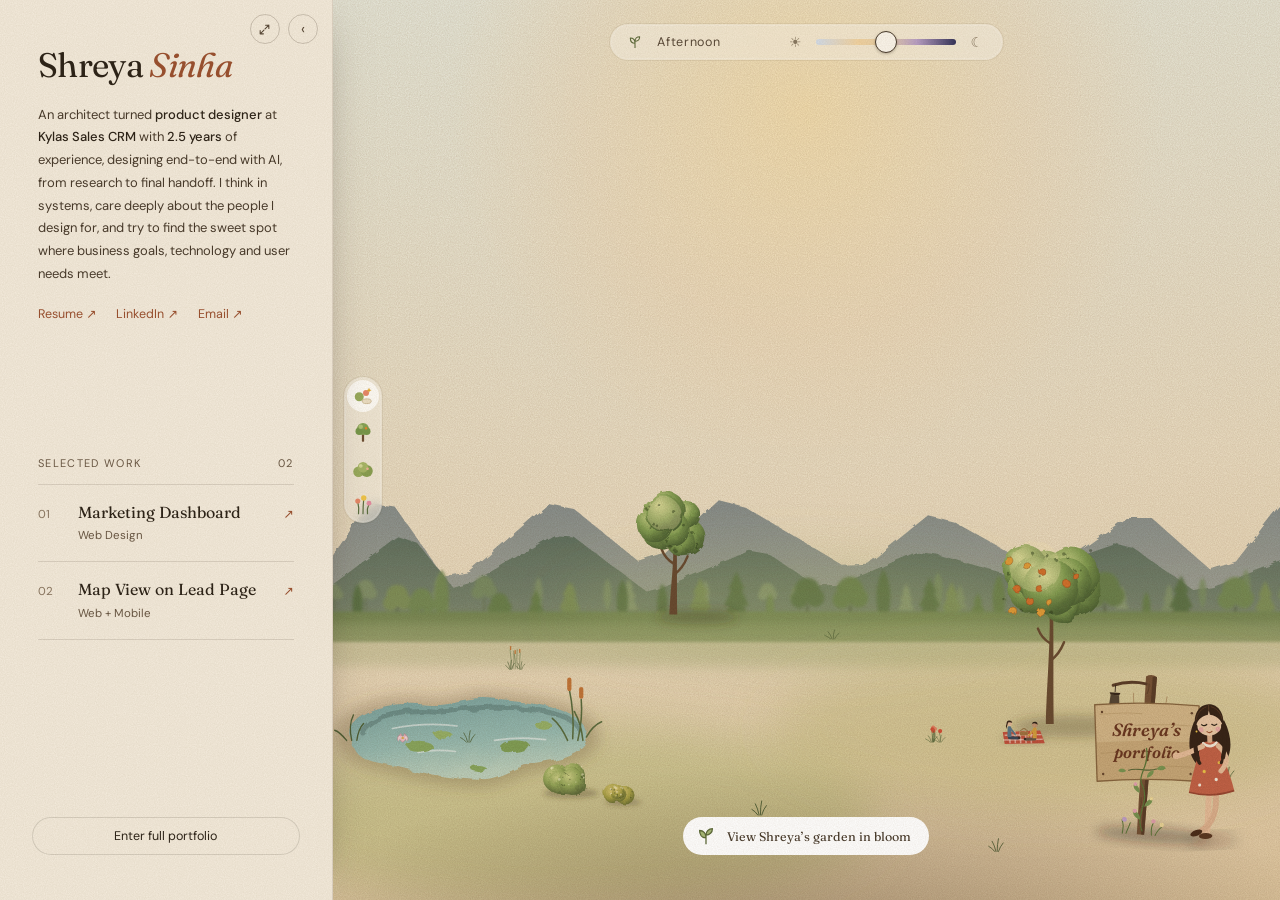
==== index.html @ 3d8270f1 "Portfolio site: garden, portfolio and Marketing Dashboard case study Co-Authored-By: Claude Opus 5.5" ====
<!DOCTYPE html>
<html lang="en">
<head>
  <meta charset="UTF-8">
  <title>Shreya Sinha — Product Designer</title>
  <!-- the site's home page is Portfolio.html: send visitors there (keeping any #section) -->
  <meta http-equiv="refresh" content="0; url=Portfolio.html">
  <script>location.replace('Portfolio.html' + location.search + location.hash);</script>
</head>
<body><a href="Portfolio.html">Shreya Sinha — Product Designer</a></body>
</html>
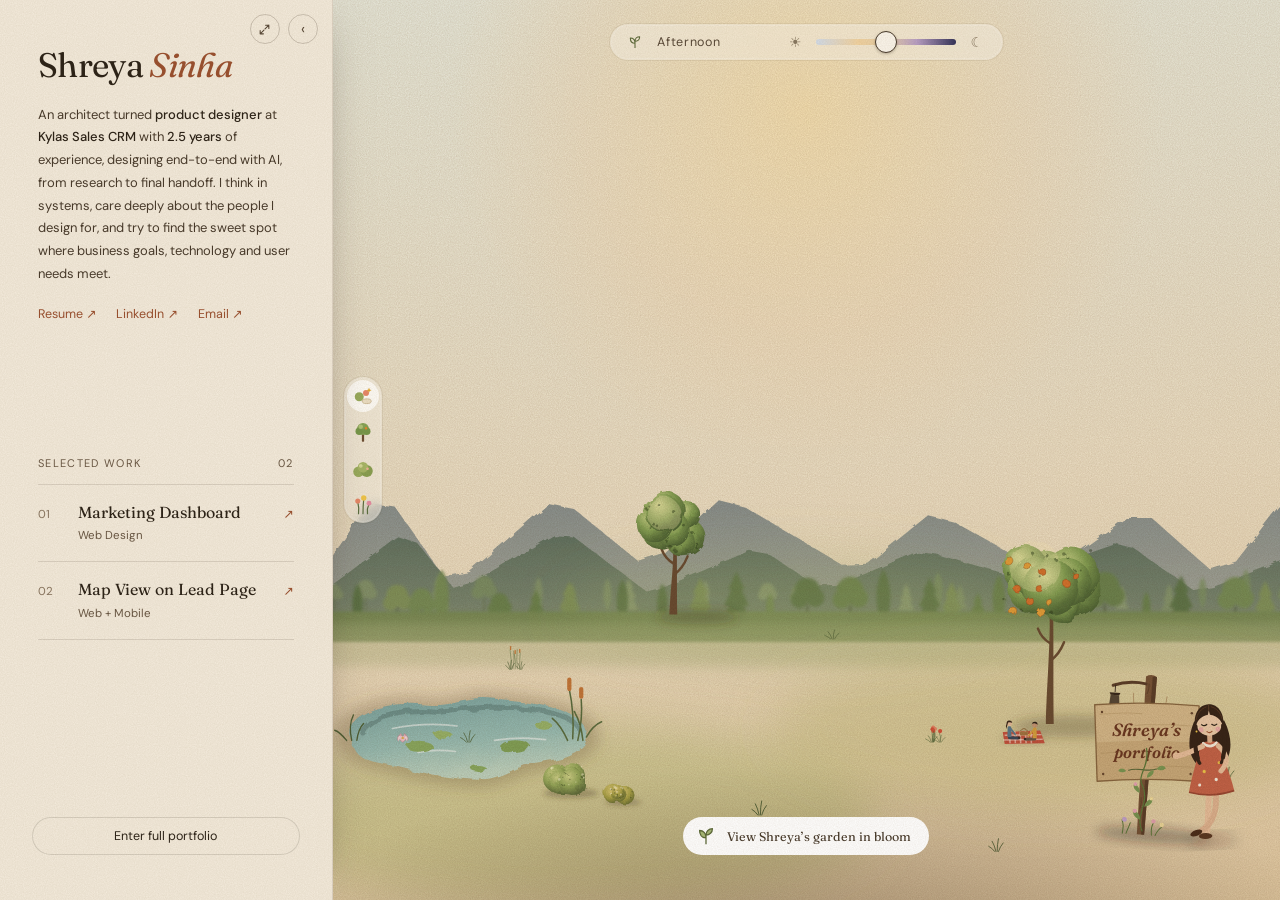
==== commit ff875cd4: "Reorganise the site: index.html is the portfolio, css/ js/ images/ grouped by page - Portfolio.html " ====
--- a/index.html
+++ b/index.html
@@ -1,11 +1,469 @@
 <!DOCTYPE html>
 <html lang="en">
 <head>
-  <meta charset="UTF-8">
+  <meta charset="utf-8">
+  <meta name="viewport" content="width=device-width, initial-scale=1">
   <title>Shreya Sinha — Product Designer</title>
-  <!-- the site's home page is Portfolio.html: send visitors there (keeping any #section) -->
-  <meta http-equiv="refresh" content="0; url=Portfolio.html">
-  <script>location.replace('Portfolio.html' + location.search + location.hash);</script>
+  <meta name="description" content="Shreya Sinha, Architect turned Product Designer at Kylas Sales CRM. Portfolio garden.">
+
+  <link rel="stylesheet" href="css/fonts.css">
+  <link rel="stylesheet" href="css/portfolio.css">
+  <!-- Back from a case study (index.html#garden or #work): cover the page from the very first frame,
+       before anything is drawn; app.js (openFromLink) then fades the cover away -->
+  <script>if (/^#[a-z-]+$/.test(location.hash)) document.documentElement.dataset.arriving = 'true';</script>
 </head>
-<body><a href="Portfolio.html">Shreya Sinha — Product Designer</a></body>
+<body>
+<div class="page">
+  <div class="grain" aria-hidden="true"></div>
+
+  <div class="walk" data-walk-root="1">
+
+    <!-- Scroll walk: a wooden sign (and a bush + grass) in the page margin beside each section.
+         app.js lines each stop up with its section, picks the margin from data-side and reveals it on scroll. -->
+    <div class="walk-path" aria-hidden="true" hidden>
+      <svg class="walk-path__defs" width="0" height="0">
+        <defs>
+          <radialGradient id="wBush" cx=".38" cy=".3" r=".75"><stop class="walk-path__bush-light" offset="0"/><stop class="walk-path__bush-mid" offset=".5"/><stop class="walk-path__bush-dark" offset="1"/></radialGradient>
+          <filter id="wPaint" x="-20%" y="-20%" width="140%" height="140%"><feTurbulence type="fractalNoise" baseFrequency=".05" numOctaves="2" seed="7" result="n"/><feDisplacementMap in="SourceGraphic" in2="n" scale="6"/></filter>
+        </defs>
+      </svg>
+      <div class="walk-path__stop" data-for="intro" data-side="right">
+        <svg class="walk-path__deco" width="1" height="1"><ellipse class="walk-path__shadow" cx="34" cy="123" rx="28.6" ry="5.7"/><g class="walk-path__bush" filter="url(#wPaint)" fill="url(#wBush)"><circle cx="27.9" cy="108.7" r="12.0"/><circle cx="33.2" cy="106.3" r="10.7"/><circle cx="25.8" cy="111.3" r="14.5"/><circle cx="21.3" cy="109.0" r="12.7"/><circle cx="24.8" cy="111.0" r="13.2"/><circle cx="25.9" cy="113.5" r="10.7"/><circle cx="24.9" cy="111.2" r="10.2"/><circle cx="39.0" cy="106.2" r="13.0"/></g><g class="walk-path__grass"><path d="M-34 60 q-3 -12 -8 -20 M-31 60 q0 -15 3 -25 M-28 60 q4 -10 10 -17"/><path d="M8 190 q-3 -12 -8 -20 M11 190 q0 -15 3 -25 M14 190 q4 -10 10 -17"/></g></svg>
+        <div class="walk-sign">
+          <div class="walk-sign__board">
+            <div class="walk-sign__stop">STOP 01</div>
+            <div class="walk-sign__label">hello</div>
+          </div>
+          <div class="walk-sign__post"></div>
+        </div>
+      </div>
+      <div class="walk-path__stop" data-for="work" data-side="left">
+        <svg class="walk-path__deco" width="1" height="1"><ellipse class="walk-path__shadow" cx="-26" cy="123" rx="35" ry="7"/><g class="walk-path__bush" filter="url(#wPaint)" fill="url(#wBush)"><circle cx="-41.0" cy="101.9" r="13.8"/><circle cx="-43.7" cy="107.6" r="14.1"/><circle cx="-25.1" cy="109.3" r="13.5"/><circle cx="-12.7" cy="109.9" r="14.0"/><circle cx="-24.0" cy="109.5" r="17.3"/><circle cx="-23.2" cy="110.8" r="13.9"/><circle cx="-22.4" cy="108.4" r="18.3"/><circle cx="-23.0" cy="101.7" r="14.3"/></g><g class="walk-path__grass"><path d="M34 60 q-3 -12 -8 -20 M37 60 q0 -15 3 -25 M40 60 q4 -10 10 -17"/><path d="M-8 190 q-3 -12 -8 -20 M-5 190 q0 -15 3 -25 M-2 190 q4 -10 10 -17"/></g></svg>
+        <div class="walk-sign">
+          <div class="walk-sign__board">
+            <div class="walk-sign__stop">STOP 02</div>
+            <div class="walk-sign__label">projects</div>
+          </div>
+          <div class="walk-sign__post"></div>
+        </div>
+      </div>
+      <div class="walk-path__stop" data-for="challenge" data-side="right">
+        <svg class="walk-path__deco" width="1" height="1"><ellipse class="walk-path__shadow" cx="34" cy="123" rx="31.9" ry="6.4"/><g class="walk-path__bush" filter="url(#wPaint)" fill="url(#wBush)"><circle cx="27.4" cy="101.7" r="16.3"/><circle cx="19.9" cy="109.5" r="13.9"/><circle cx="37.2" cy="105.0" r="12.2"/><circle cx="36.3" cy="105.7" r="14.5"/><circle cx="46.2" cy="109.0" r="14.1"/><circle cx="35.9" cy="107.3" r="16.4"/><circle cx="22.3" cy="108.0" r="12.0"/><circle cx="41.3" cy="106.1" r="14.8"/></g><g class="walk-path__grass"><path d="M-34 60 q-3 -12 -8 -20 M-31 60 q0 -15 3 -25 M-28 60 q4 -10 10 -17"/><path d="M8 190 q-3 -12 -8 -20 M11 190 q0 -15 3 -25 M14 190 q4 -10 10 -17"/></g></svg>
+        <div class="walk-sign">
+          <div class="walk-sign__board">
+            <div class="walk-sign__stop">STOP 03</div>
+            <div class="walk-sign__label">challenges</div>
+          </div>
+          <div class="walk-sign__post"></div>
+        </div>
+      </div>
+      <div class="walk-path__stop" data-for="after" data-side="left">
+        <svg class="walk-path__deco" width="1" height="1"><ellipse class="walk-path__shadow" cx="-26" cy="123" rx="32.9" ry="6.6"/><g class="walk-path__bush" filter="url(#wPaint)" fill="url(#wBush)"><circle cx="-24.8" cy="109.9" r="13.2"/><circle cx="-35.6" cy="105.8" r="13.9"/><circle cx="-35.1" cy="110.5" r="15.4"/><circle cx="-23.5" cy="110.8" r="12.5"/><circle cx="-16.7" cy="109.7" r="16.0"/><circle cx="-25.2" cy="110.4" r="14.9"/><circle cx="-21.8" cy="107.0" r="12.9"/><circle cx="-28.9" cy="102.1" r="13.0"/></g><g class="walk-path__grass"><path d="M34 60 q-3 -12 -8 -20 M37 60 q0 -15 3 -25 M40 60 q4 -10 10 -17"/><path d="M-8 190 q-3 -12 -8 -20 M-5 190 q0 -15 3 -25 M-2 190 q4 -10 10 -17"/></g></svg>
+        <div class="walk-sign">
+          <div class="walk-sign__board">
+            <div class="walk-sign__stop">STOP 04</div>
+            <div class="walk-sign__label">after hours</div>
+          </div>
+          <div class="walk-sign__post"></div>
+        </div>
+      </div>
+      <div class="walk-path__stop" data-for="thanks" data-side="right">
+        <svg class="walk-path__deco" width="1" height="1"><ellipse class="walk-path__shadow" cx="34" cy="123" rx="35.3" ry="7.1"/><g class="walk-path__bush" filter="url(#wPaint)" fill="url(#wBush)"><circle cx="25.4" cy="99.6" r="16.0"/><circle cx="28.3" cy="101.2" r="15.1"/><circle cx="17.7" cy="107.3" r="15.7"/><circle cx="37.2" cy="107.7" r="16.9"/><circle cx="38.2" cy="100.4" r="15.9"/><circle cx="29.2" cy="102.9" r="13.2"/><circle cx="27.3" cy="104.2" r="18.0"/><circle cx="21.8" cy="111.9" r="12.8"/></g><g class="walk-path__grass"><path d="M-34 60 q-3 -12 -8 -20 M-31 60 q0 -15 3 -25 M-28 60 q4 -10 10 -17"/><path d="M8 190 q-3 -12 -8 -20 M11 190 q0 -15 3 -25 M14 190 q4 -10 10 -17"/></g></svg>
+        <div class="walk-sign">
+          <div class="walk-sign__board">
+            <div class="walk-sign__stop">STOP 05</div>
+            <div class="walk-sign__label">see you soon</div>
+          </div>
+          <div class="walk-sign__post"></div>
+        </div>
+      </div>
+    </div>
+
+    <!-- ================================================================
+         GARDEN — landing screen (side panel + illustrated scene)
+         ================================================================ -->
+    <section class="garden" data-garden="1" data-screen-label="Garden">
+
+      <!-- Side panel: the short version -->
+      <aside class="garden-panel" data-no-bloom="1" data-g-panel="1">
+        <!-- Open panel: these three are hidden while the panel is collapsed -->
+        <div class="garden-panel__actions">
+          <a class="icon-button" href="#intro" title="Expand to full portfolio" aria-label="Expand to full portfolio">
+            <svg width="13" height="13" viewBox="0 0 24 24" fill="none" stroke="currentColor" stroke-width="2" stroke-linecap="round" stroke-linejoin="round"><path d="M14 4h6v6M10 20H4v-6M20 4l-7 7M4 20l7-7"></path></svg>
+          </a>
+          <button class="icon-button icon-button--glyph" title="Collapse panel" aria-label="Collapse panel">‹</button>
+        </div>
+
+        <div class="garden-panel__scroll" data-g-scroll="1">
+          <div class="garden-panel__intro" data-g-intro="1">
+            <span class="garden-panel__name">Shreya <em class="name-accent">Sinha</em></span>
+            <p class="garden-panel__bio">An architect turned <span class="garden-panel__bio-strong">product designer</span> at <span class="garden-panel__bio-strong">Kylas Sales CRM</span> with <span class="garden-panel__bio-strong">2.5 years</span> of experience, designing end-to-end with AI, from research to final handoff. I think in systems, care deeply about the people I design for, and try to find the sweet spot where business goals, technology and user needs meet.</p>
+            <div class="garden-panel__links" data-g-links="1">
+              <a class="garden-panel__link" href="https://drive.google.com/file/d/1gBMyA2F8exDv7If3iEyOvsQNI84Tqm3j/view?usp=drive_link" target="_blank">Resume ↗</a>
+              <a class="garden-panel__link" href="https://www.linkedin.com/in/shreya-sinha-800814156/" target="_blank">LinkedIn ↗</a>
+              <a class="garden-panel__link" href="mailto:sinhashreya1803@gmail.com">Email ↗</a>
+            </div>
+          </div>
+
+          <div class="garden-panel__spacer garden-panel__spacer--top" aria-hidden="true"></div>
+
+          <div class="garden-panel__work" data-g-work="1">
+            <div class="garden-panel__work-head">
+              <span>selected work</span>
+              <span>02</span>
+            </div>
+            <div class="garden-panel__work-list">
+              <!-- One row per project; data-preview is the picture shown beside the row on hover -->
+              <a class="garden-panel__card" href="marketing-dashboard.html?from=garden" target="_blank" rel="noopener" data-preview="images/portfolio/md-card-cover-169.png">
+                <span class="garden-panel__card-num">01</span>
+                <span class="garden-panel__card-text">
+                  <span class="garden-panel__card-title">Marketing Dashboard</span>
+                  <span class="garden-panel__card-tag">Web Design</span>
+                </span>
+                <span class="garden-panel__card-arrow">↗</span>
+              </a>
+              <a class="garden-panel__card" href="map-view.html?from=garden" target="_blank" rel="noopener" data-preview="images/portfolio/mv-card-cover-169.png">
+                <span class="garden-panel__card-num">02</span>
+                <span class="garden-panel__card-text">
+                  <span class="garden-panel__card-title">Map View on Lead Page</span>
+                  <span class="garden-panel__card-tag">Web + Mobile</span>
+                </span>
+                <span class="garden-panel__card-arrow">↗</span>
+              </a>
+            </div>
+          </div>
+
+          <div class="garden-panel__spacer garden-panel__spacer--bottom" aria-hidden="true"></div>
+        </div>
+
+        <a class="garden-panel__enter" data-g-enter="1" href="#intro"><span>Enter full portfolio</span></a>
+
+        <!-- Collapsed panel -->
+        <button class="garden-panel__reopen" title="Open the short version" hidden>
+          <span class="garden-panel__reopen-icon">›</span>
+          <span class="garden-panel__reopen-label">the short version</span>
+        </button>
+      </aside>
+
+      <!-- Illustrated scene -->
+      <div class="garden-scene" data-g-scene="1">
+        <div class="garden-scene__sky" data-g-sky="1"></div>
+        <div class="garden-scene__sun" data-g-sun="1"></div>
+
+        <!-- Bottom centre: "make it lush" button -->
+        <div class="garden-scene__bottom" data-no-bloom="1" data-g-bot="1">
+          <button class="garden-scene__lush-button" data-no-bloom="1">
+            <svg width="22" height="22" viewBox="0 0 24 24"><path d="M12 21V11M12 14C7 14 5 10 5 6c4 0 7 3 7 8ZM12 11c4 0 7-3 7-7-4 0-7 3-7 7Z" fill="#A8B978" stroke="#5E6B3A" stroke-width="1.4" stroke-linejoin="round"></path></svg>
+            <span class="garden-scene__lush-label">View Shreya’s garden in bloom</span>
+          </button>
+        </div>
+
+        <!-- Left rail: plant picker -->
+        <div class="garden-scene__rail" data-no-bloom="1" data-g-rail="1">
+          <!-- Plant picker: what a click on the scene plants -->
+          <div class="plant-picker" data-g-cap="1" role="group" aria-label="Choose what to plant">
+            <button class="plant-picker__button" data-plant="random" aria-label="Plant random" aria-pressed="true"><svg aria-hidden="true" width="24" height="24" viewBox="0 0 32 32"><circle cx="11" cy="17" r="6" fill="#9BAE5E"></circle><circle cx="20" cy="12" r="4" fill="#E98A6A"></circle><ellipse cx="21" cy="23" rx="6" ry="3.2" fill="#EEE1C6" stroke="#C9B48E" stroke-width="1"></ellipse><path d="M24 5 l1 2.4 2.4 1 -2.4 1 -1 2.4 -1 -2.4 -2.4 -1 2.4 -1z" fill="#E3A82F"></path></svg><span class="plant-picker__tip" aria-hidden="true">Random</span></button>
+            <button class="plant-picker__button" data-plant="tree" aria-label="Plant tree" aria-pressed="false"><svg aria-hidden="true" width="24" height="24" viewBox="0 0 32 32"><rect x="14.5" y="17" width="3" height="12" rx="1" fill="#6E4F33"></rect><circle cx="16" cy="12" r="8" fill="#88A456"></circle><circle cx="11" cy="15" r="5" fill="#7A9A4C"></circle><circle cx="21" cy="15" r="5" fill="#7A9A4C"></circle><circle cx="13" cy="9" r="3" fill="#C6D58C" opacity=".7"></circle><circle cx="20" cy="11" r="1.6" fill="#E8892E"></circle></svg><span class="plant-picker__tip" aria-hidden="true">Tree</span></button>
+            <button class="plant-picker__button" data-plant="bush" aria-label="Plant bush" aria-pressed="false"><svg aria-hidden="true" width="24" height="24" viewBox="0 0 32 32"><circle cx="10" cy="21" r="7" fill="#9BAE5E"></circle><circle cx="21" cy="20" r="8" fill="#8BA152"></circle><circle cx="16" cy="15" r="7" fill="#A9B867"></circle><circle cx="13" cy="13" r="2.5" fill="#E2E3A6" opacity=".8"></circle><circle cx="22" cy="17" r="1.8" fill="#F4B49A"></circle></svg><span class="plant-picker__tip" aria-hidden="true">Bush</span></button>
+            <button class="plant-picker__button" data-plant="flower" aria-label="Plant flower" aria-pressed="false"><svg aria-hidden="true" width="24" height="24" viewBox="0 0 32 32"><path d="M10 29 q1 -8 -1 -16 M16 29 q0 -10 1 -20 M22 29 q-1 -7 2 -13" stroke="#5E7040" stroke-width="1.6" fill="none" stroke-linecap="round"></path><circle cx="9" cy="12" r="3.4" fill="#E98A6A"></circle><circle cx="17" cy="8" r="3.6" fill="#F2C84B"></circle><circle cx="24" cy="15" r="3.2" fill="#E58FA3"></circle></svg><span class="plant-picker__tip" aria-hidden="true">Flower</span></button>
+          </div>
+        </div>
+
+        <!-- Illustration, back layer: mountains, distant trees, haze (not clickable) -->
+        <svg class="garden-scene__art garden-scene__art--backdrop" viewBox="0 180 1560 720" preserveAspectRatio="xMidYMax meet" aria-hidden="true">
+          <defs>
+            <filter id="gPaint" x="-20%" y="-20%" width="140%" height="140%"><feTurbulence type="fractalNoise" baseFrequency=".045" numOctaves="3" seed="4" result="n"></feTurbulence><feDisplacementMap in="SourceGraphic" in2="n" scale="9"></feDisplacementMap></filter>
+            <filter id="gBlur" x="-50%" y="-50%" width="200%" height="200%"><feGaussianBlur stdDeviation="9"></feGaussianBlur></filter>
+            <filter id="gHaze" x="-50%" y="-50%" width="200%" height="200%"><feGaussianBlur stdDeviation="40"></feGaussianBlur></filter>
+            <radialGradient id="gBush" cx=".38" cy=".3" r=".75"><stop offset="0" stop-color="#D2D68C"></stop><stop offset=".5" stop-color="#9BAE5E"></stop><stop offset="1" stop-color="#5E6B3A"></stop></radialGradient>
+            <radialGradient id="gBush2" cx=".38" cy=".3" r=".75"><stop offset="0" stop-color="#E2D07A"></stop><stop offset=".55" stop-color="#AFA94A"></stop><stop offset="1" stop-color="#6E7536"></stop></radialGradient>
+            <radialGradient id="gTree" cx=".38" cy=".3" r=".75"><stop offset="0" stop-color="#D7DE95"></stop><stop offset=".5" stop-color="#88A456"></stop><stop offset="1" stop-color="#4E6233"></stop></radialGradient>
+            <linearGradient id="gPondW" x1="0" y1="0" x2=".3" y2="1"><stop offset="0" stop-color="#7FA8A6"></stop><stop offset=".6" stop-color="#9DC2BA"></stop><stop offset="1" stop-color="#C3D8C6"></stop></linearGradient>
+            <linearGradient id="gSlab" x1="0" y1="0" x2="1" y2=".4"><stop offset="0" stop-color="#F1EDD2"></stop><stop offset="1" stop-color="#E6E4C2"></stop></linearGradient>
+            <filter id="gSlabF" x="-10%" y="-40%" width="120%" height="180%"><feGaussianBlur stdDeviation="2.2"></feGaussianBlur></filter>
+            <linearGradient id="gStone" x1="0" y1="0" x2=".4" y2="1"><stop offset="0" stop-color="#FCF7EC"></stop><stop offset=".7" stop-color="#EEE1C6"></stop><stop offset="1" stop-color="#DCC9A6"></stop></linearGradient>
+          </defs>
+          <!-- Mountain colours -->
+          <defs><linearGradient id="gMtn1" x1="0" y1="0" x2="0" y2="1"><stop offset="0" stop-color="#7C8789"></stop><stop offset="1" stop-color="#A2A69A"></stop></linearGradient><linearGradient id="gMtn2" x1="0" y1="0" x2="0" y2="1"><stop offset="0" stop-color="#617360"></stop><stop offset="1" stop-color="#859075"></stop></linearGradient><filter id="gSoft" x="-10%" y="-30%" width="120%" height="160%"><feGaussianBlur stdDeviation="2.2"></feGaussianBlur></filter></defs>
+          <!-- Far mountains -->
+          <g aria-hidden="true" filter="url(#gPaint)"><path d="M-60.0 420.0 L59.0 246.3 L101.5 251.9 L182.6 367.1 L225.1 359.7 L354.4 247.7 L396.9 256.2 L502.1 341.1 L544.6 328.3 L635.5 241.6 L678.0 252.2 L838.8 347.7 L881.3 346.2 L980.0 266.5 L1022.5 277.1 L1155.5 351.6 L1198.0 347.4 L1305.9 270.7 L1348.4 270.9 L1444.6 355.6 L1487.1 342.7 L1565.0 241.9 L1607.5 257.9 L1737.3 336.2 L1779.8 325.2 L1680.0 420.0 L1680.0 460.0 L-60.0 460.0Z" fill="url(#gMtn1)" opacity=".85"></path></g>
+          <!-- Near mountains -->
+          <g aria-hidden="true" filter="url(#gPaint)"><path d="M-60.0 425.0 L105.8 301.0 L138.3 311.8 L198.3 385.9 L230.8 376.2 L363.3 299.3 L395.8 301.3 L516.7 392.1 L549.2 383.3 L685.7 325.0 L718.2 330.2 L796.6 383.1 L829.1 382.8 L961.8 326.6 L994.3 330.8 L1121.0 366.5 L1153.5 358.5 L1286.2 312.5 L1318.7 320.6 L1416.9 389.5 L1449.4 384.3 L1580.3 334.9 L1612.8 340.0 L1734.5 380.2 L1767.0 377.5 L1680.0 425.0 L1680.0 465.0 L-60.0 465.0Z" fill="url(#gMtn2)" opacity=".9"></path></g>
+          <!-- Distant tree line -->
+          <g aria-hidden="true" filter="url(#gSoft)" opacity=".8"><rect x="0" y="404.0" width="3" height="17.7" fill="#6F7D58"></rect><circle cx="1.5" cy="390.7" r="11.3" fill="#8C9C70"></circle><circle cx="-5.6" cy="398.7" r="7.8" fill="#8C9C70"></circle><circle cx="8.6" cy="397.4" r="8.2" fill="#8C9C70"></circle><rect x="52.2" y="402.8" width="3" height="21.7" fill="#6F7D58"></rect><circle cx="53.7" cy="386.5" r="13.9" fill="#8C9C70"></circle><circle cx="45.0" cy="396.3" r="9.6" fill="#8C9C70"></circle><circle cx="62.4" cy="394.7" r="10.1" fill="#8C9C70"></circle><path d="M156.6 422.2 L166.4 399.7 L161.1 399.7 L169.1 382.0 L165.5 382.0 L174.4 363.0 L183.3 382.0 L179.7 382.0 L187.7 399.7 L182.4 399.7 L192.2 422.2Z" fill="#8C9C70"></path><rect x="247.4" y="400.6" width="3" height="24.9" fill="#6F7D58"></rect><circle cx="248.9" cy="382.0" r="15.9" fill="#829566"></circle><circle cx="238.9" cy="393.2" r="11.0" fill="#829566"></circle><circle cx="258.9" cy="391.3" r="11.5" fill="#829566"></circle><path d="M338.5 423.8625254118175 C327.4 401.7 331.9 376.8 338.5 368.5 C345.1 376.8 349.6 401.7 338.5 423.8625254118175Z" fill="#8C9C70"></path><path d="M379.1 425.0 L387.0 406.8 L382.7 406.8 L389.2 392.4 L386.3 392.4 L393.5 377.1 L400.7 392.4 L397.8 392.4 L404.3 406.8 L400.0 406.8 L407.9 425.0Z" fill="#829566"></path><path d="M451.9 425.62357019242995 C441.0 403.7 445.3 379.1 451.9 370.9 C458.5 379.1 462.8 403.7 451.9 425.62357019242995Z" fill="#8C9C70"></path><path d="M471.1 423.4 L479.9 403.1 L475.1 403.1 L482.3 387.1 L479.1 387.1 L487.1 370.1 L495.1 387.1 L491.9 387.1 L499.1 403.1 L494.3 403.1 L503.1 423.4Z" fill="#97A679"></path><path d="M613.6 422.19278067079966 C603.9 402.9 607.8 381.1 613.6 373.9 C619.4 381.1 623.3 402.9 613.6 422.19278067079966Z" fill="#97A679"></path><rect x="713.8" y="403.8" width="3" height="18.6" fill="#6F7D58"></rect><circle cx="715.3" cy="389.9" r="11.9" fill="#97A679"></circle><circle cx="707.9" cy="398.2" r="8.2" fill="#97A679"></circle><circle cx="722.7" cy="396.9" r="8.6" fill="#97A679"></circle><rect x="766.2" y="405.7" width="3" height="18.0" fill="#6F7D58"></rect><circle cx="767.7" cy="392.2" r="11.5" fill="#8C9C70"></circle><circle cx="760.5" cy="400.3" r="7.9" fill="#8C9C70"></circle><circle cx="774.9" cy="398.9" r="8.4" fill="#8C9C70"></circle><rect x="852" y="402.4" width="3" height="21.4" fill="#6F7D58"></rect><circle cx="853.5" cy="386.4" r="13.7" fill="#97A679"></circle><circle cx="844.9" cy="396.0" r="9.4" fill="#97A679"></circle><circle cx="862.1" cy="394.4" r="9.9" fill="#97A679"></circle><path d="M930.4 424.2 L938.0 406.9 L933.9 406.9 L940.0 393.3 L937.3 393.3 L944.1 378.7 L950.9 393.3 L948.2 393.3 L954.3 406.9 L950.2 406.9 L957.8 424.2Z" fill="#97A679"></path><path d="M996.4 424.76832661068454 C983.5 399.0 988.7 370.1 996.4 360.4 C1004.1 370.1 1009.3 399.0 996.4 424.76832661068454Z" fill="#829566"></path><path d="M1020.7 420.9 L1027.4 405.6 L1023.7 405.6 L1029.2 393.5 L1026.7 393.5 L1032.8 380.6 L1038.9 393.5 L1036.4 393.5 L1041.9 405.6 L1038.2 405.6 L1044.9 420.9Z" fill="#8C9C70"></path><path d="M1141.9 422.74264041741503 C1130.7 400.4 1135.2 375.3 1141.9 367.0 C1148.6 375.3 1153.1 400.4 1141.9 422.74264041741503Z" fill="#829566"></path><path d="M1209.5 425.3 L1220.3 400.5 L1214.4 400.5 L1223.2 381.0 L1219.3 381.0 L1229.1 360.1 L1238.9 381.0 L1235.0 381.0 L1243.8 400.5 L1237.9 400.5 L1248.7 425.3Z" fill="#8C9C70"></path><path d="M1287.6 420.5 L1293.9 406.0 L1290.4 406.0 L1295.6 394.6 L1293.3 394.6 L1299.0 382.4 L1304.7 394.6 L1302.4 394.6 L1307.6 406.0 L1304.1 406.0 L1310.4 420.5Z" fill="#97A679"></path><path d="M1363.6 424.1 L1371.0 407.0 L1366.9 407.0 L1373.0 393.4 L1370.3 393.4 L1377.1 379.0 L1383.9 393.4 L1381.2 393.4 L1387.3 407.0 L1383.2 407.0 L1390.6 424.1Z" fill="#8C9C70"></path><path d="M1432.1 420.71023594714245 C1421.6 399.6 1425.8 375.9 1432.1 368.0 C1438.4 375.9 1442.6 399.6 1432.1 420.71023594714245Z" fill="#829566"></path><path d="M1503.7 420.1259832401415 C1490.7 394.1 1495.9 364.9 1503.7 355.1 C1511.5 364.9 1516.7 394.1 1503.7 420.1259832401415Z" fill="#829566"></path><rect x="1569.3" y="403.7" width="3" height="17.9" fill="#6F7D58"></rect><circle cx="1570.8" cy="390.3" r="11.4" fill="#829566"></circle><circle cx="1563.7" cy="398.4" r="7.9" fill="#829566"></circle><circle cx="1577.9" cy="397.0" r="8.3" fill="#829566"></circle><path d="M1587.8 424.2 L1597.6 401.6 L1592.2 401.6 L1600.3 383.8 L1596.7 383.8 L1605.6 364.8 L1614.5 383.8 L1610.9 383.8 L1619.0 401.6 L1613.6 401.6 L1623.4 424.2Z" fill="#97A679"></path><path d="M1626.4 420.8 L1636.1 398.5 L1630.8 398.5 L1638.7 380.9 L1635.2 380.9 L1644.0 362.1 L1652.8 380.9 L1649.3 380.9 L1657.2 398.5 L1651.9 398.5 L1661.6 420.8Z" fill="#8C9C70"></path></g>
+          <!-- Closer tree line + ground strip -->
+          <g aria-hidden="true" filter="url(#gSoft)" opacity=".95"><path d="M40.5 450.58930907425906 C26.4 422.4 32.0 390.7 40.5 380.1 C49.0 390.7 54.6 422.4 40.5 450.58930907425906Z" fill="#62784A"></path><rect x="104.3" y="419.5" width="3" height="27.9" fill="#55613F"></rect><circle cx="105.8" cy="398.5" r="17.9" fill="#86975D"></circle><circle cx="94.6" cy="411.1" r="12.3" fill="#86975D"></circle><circle cx="117.0" cy="409.0" r="13.0" fill="#86975D"></circle><rect x="144.5" y="423.7" width="3" height="26.7" fill="#55613F"></rect><circle cx="146" cy="403.7" r="17.1" fill="#7C9159"></circle><circle cx="135.3" cy="415.7" r="11.7" fill="#7C9159"></circle><circle cx="156.7" cy="413.7" r="12.4" fill="#7C9159"></circle><path d="M179 451.912891347852 C159.9 413.6 167.5 370.5 179 356.2 C190.5 370.5 198.1 413.6 179 451.912891347852Z" fill="#7C9159"></path><rect x="272.8" y="426.7" width="3" height="23.2" fill="#55613F"></rect><circle cx="274.3" cy="409.3" r="14.8" fill="#6F8650"></circle><circle cx="265.0" cy="419.7" r="10.2" fill="#6F8650"></circle><circle cx="283.6" cy="418.0" r="10.8" fill="#6F8650"></circle><path d="M316.2 448.9 L326.2 426.0 L320.7 426.0 L328.9 407.9 L325.3 407.9 L334.3 388.7 L343.3 407.9 L339.7 407.9 L347.9 426.0 L342.4 426.0 L352.4 448.9Z" fill="#6F8650"></path><path d="M366.9 449.4 L379.2 421.1 L372.5 421.1 L382.5 398.8 L378.1 398.8 L389.2 375.1 L400.3 398.8 L395.9 398.8 L405.9 421.1 L399.2 421.1 L411.5 449.4Z" fill="#86975D"></path><path d="M476.6 447.7930177989383 C461.4 417.5 467.5 383.3 476.6 372.0 C485.7 383.3 491.8 417.5 476.6 447.7930177989383Z" fill="#62784A"></path><path d="M542.3 449.9574329163681 C528.1 421.6 533.8 389.7 542.3 379.1 C550.8 389.7 556.5 421.6 542.3 449.9574329163681Z" fill="#62784A"></path><path d="M580.2 451.5 L593.7 420.3 L586.4 420.3 L597.4 395.7 L592.5 395.7 L604.8 369.5 L617.1 395.7 L612.2 395.7 L623.2 420.3 L615.9 420.3 L629.4 451.5Z" fill="#86975D"></path><path d="M636.9 450.3 L652.0 415.6 L643.8 415.6 L656.2 388.1 L650.7 388.1 L664.4 358.8 L678.1 388.1 L672.6 388.1 L685.0 415.6 L676.8 415.6 L691.9 450.3Z" fill="#62784A"></path><path d="M720.1 446.5090769904242 C709.6 425.5 713.8 402.0 720.1 394.1 C726.4 402.0 730.6 425.5 720.1 446.5090769904242Z" fill="#7C9159"></path><rect x="779.6" y="414.5" width="3" height="32.7" fill="#55613F"></rect><circle cx="781.1" cy="390.0" r="20.9" fill="#62784A"></circle><circle cx="768.0" cy="404.7" r="14.4" fill="#62784A"></circle><circle cx="794.2" cy="402.3" r="15.2" fill="#62784A"></circle><rect x="850.1" y="415.6" width="3" height="34.4" fill="#55613F"></rect><circle cx="851.6" cy="389.8" r="22.0" fill="#6F8650"></circle><circle cx="837.8" cy="405.3" r="15.1" fill="#6F8650"></circle><circle cx="865.4" cy="402.7" r="16.0" fill="#6F8650"></circle><path d="M906.5 450.84582889212567 C887.5 412.9 895.1 370.2 906.5 356.0 C917.9 370.2 925.5 412.9 906.5 450.84582889212567Z" fill="#62784A"></path><path d="M958.9 447.3 L971.9 417.4 L964.8 417.4 L975.4 393.9 L970.7 393.9 L982.5 368.7 L994.3 393.9 L989.6 393.9 L1000.2 417.4 L993.1 417.4 L1006.1 447.3Z" fill="#62784A"></path><path d="M997.0 449.3 L1009.0 421.5 L1002.4 421.5 L1012.3 399.6 L1007.9 399.6 L1018.9 376.2 L1029.9 399.6 L1025.5 399.6 L1035.4 421.5 L1028.8 421.5 L1040.8 449.3Z" fill="#86975D"></path><path d="M1046.4 446.0 L1055.0 426.2 L1050.3 426.2 L1057.4 410.5 L1054.3 410.5 L1062.1 393.8 L1069.9 410.5 L1066.8 410.5 L1073.9 426.2 L1069.2 426.2 L1077.8 446.0Z" fill="#6F8650"></path><path d="M1096.7 450.6647577558946 C1079.6 416.4 1086.4 377.9 1096.7 365.1 C1107.0 377.9 1113.8 416.4 1096.7 450.6647577558946Z" fill="#6F8650"></path><rect x="1164.3" y="419.1" width="3" height="30.9" fill="#55613F"></rect><circle cx="1165.8" cy="395.9" r="19.8" fill="#6F8650"></circle><circle cx="1153.5" cy="409.8" r="13.6" fill="#6F8650"></circle><circle cx="1178.1" cy="407.5" r="14.3" fill="#6F8650"></circle><rect x="1211.4" y="415.9" width="3" height="33.5" fill="#55613F"></rect><circle cx="1212.9" cy="390.8" r="21.4" fill="#7C9159"></circle><circle cx="1199.5" cy="405.9" r="14.7" fill="#7C9159"></circle><circle cx="1226.3" cy="403.3" r="15.5" fill="#7C9159"></circle><rect x="1269.4" y="412.9" width="3" height="38.2" fill="#55613F"></rect><circle cx="1270.9" cy="384.2" r="24.4" fill="#6F8650"></circle><circle cx="1255.6" cy="401.4" r="16.8" fill="#6F8650"></circle><circle cx="1286.2" cy="398.6" r="17.7" fill="#6F8650"></circle><path d="M1339.7 448.1466338597921 C1328.6 426.0 1333.0 401.0 1339.7 392.7 C1346.4 401.0 1350.8 426.0 1339.7 448.1466338597921Z" fill="#6F8650"></path><path d="M1370.8 451.7 L1385.1 418.8 L1377.3 418.8 L1389.0 392.8 L1383.8 392.8 L1396.8 365.1 L1409.8 392.8 L1404.6 392.8 L1416.3 418.8 L1408.5 418.8 L1422.8 451.7Z" fill="#62784A"></path><rect x="1484.9" y="416.6" width="3" height="34.9" fill="#55613F"></rect><circle cx="1486.4" cy="390.4" r="22.3" fill="#7C9159"></circle><circle cx="1472.4" cy="406.1" r="15.3" fill="#7C9159"></circle><circle cx="1500.4" cy="403.5" r="16.2" fill="#7C9159"></circle><path d="M1512.4 451.2 L1525.0 422.1 L1518.1 422.1 L1528.5 399.0 L1523.9 399.0 L1535.4 374.4 L1546.9 399.0 L1542.3 399.0 L1552.7 422.1 L1545.8 422.1 L1558.4 451.2Z" fill="#86975D"></path><path d="M1573.3 448.4 L1583.3 425.5 L1577.8 425.5 L1586.0 407.4 L1582.4 407.4 L1591.4 388.1 L1600.4 407.4 L1596.8 407.4 L1605.0 425.5 L1599.5 425.5 L1609.5 448.4Z" fill="#7C9159"></path><path d="M1632.9 448.0 L1646.4 416.9 L1639.0 416.9 L1650.1 392.2 L1645.2 392.2 L1657.5 366.0 L1669.8 392.2 L1664.9 392.2 L1676.0 416.9 L1668.6 416.9 L1682.1 448.0Z" fill="#86975D"></path><rect x="-40" y="425" width="1700" height="50" fill="#7E9058"></rect></g>
+          <!-- Haze along the horizon -->
+          <rect x="-40" y="445" width="1700" height="70" fill="#B8BA88" opacity=".45" filter="url(#gBlur)"></rect>
+          <!-- Soft meadow haze -->
+          <ellipse cx="380" cy="760" rx="520" ry="150" fill="rgba(165,180,95,.35)" filter="url(#gHaze)"></ellipse>
+          <ellipse cx="1180" cy="620" rx="460" ry="130" fill="rgba(175,175,90,.28)" filter="url(#gHaze)"></ellipse>
+          <ellipse cx="760" cy="420" rx="380" ry="90" fill="rgba(165,180,110,.22)" filter="url(#gHaze)"></ellipse>
+          <!-- Small tree in the middle distance -->
+          <g data-depth="6"><ellipse cx="600.0" cy="434.0" rx="68.2" ry="12.4" fill="rgba(70,55,30,.28)" filter="url(#gBlur)"></ellipse><path d="M554.0 430 C556.0 382.0 562.0 346.0 560.0 310.0 L566.0 310.0 C567.0 358.0 566.0 394.0 567.0 430Z" fill="#6E4F33"></path><path d="M562.0 364.0 q14 -10 22 -30 M561.0 346.0 q-14 -8 -20 -24" stroke="#6E4F33" stroke-width="4" fill="none" stroke-linecap="round"></path><g filter="url(#gPaint)"><circle cx="567.1" cy="282.1" r="28.8" fill="url(#gTree)"></circle><circle cx="581.2" cy="300.8" r="30.7" fill="url(#gTree)"></circle><circle cx="556.3" cy="283.8" r="21.1" fill="url(#gTree)"></circle><circle cx="545.2" cy="289.8" r="27.4" fill="url(#gTree)"></circle><circle cx="548.1" cy="283.5" r="25.2" fill="url(#gTree)"></circle><circle cx="560.2" cy="280.8" r="20.6" fill="url(#gTree)"></circle><circle cx="538.0" cy="288.1" r="28.3" fill="url(#gTree)"></circle><circle cx="564.9" cy="291.0" r="24.0" fill="url(#gTree)"></circle><circle cx="538.7" cy="266.0" r="29.1" fill="url(#gTree)"></circle><circle cx="581.5" cy="266.1" r="23.3" fill="url(#gTree)"></circle><circle cx="571.6" cy="308.4" r="23.9" fill="url(#gTree)"></circle><circle cx="538.5" cy="291.1" r="30.5" fill="url(#gTree)"></circle><circle cx="549.3" cy="257.3" r="30.1" fill="url(#gTree)"></circle><circle cx="558.0" cy="289.2" r="29.2" fill="url(#gTree)"></circle><circle cx="530.0" cy="281.5" r="29.5" fill="url(#gTree)"></circle><circle cx="545.1" cy="263.7" r="30.6" fill="url(#gTree)"></circle><circle cx="544.5" cy="263.5" r="27.9" fill="rgba(255,240,190,.28)"></circle><circle cx="555.2" cy="318.2" r="3.0" fill="rgba(45,58,25,.45)"></circle><circle cx="538.9" cy="251.7" r="2.3" fill="rgba(45,58,25,.45)"></circle><circle cx="531.9" cy="282.0" r="2.1" fill="rgba(45,58,25,.45)"></circle><circle cx="515.6" cy="255.4" r="2.4" fill="rgba(45,58,25,.45)"></circle><circle cx="522.3" cy="285.5" r="2.6" fill="rgba(45,58,25,.45)"></circle><circle cx="599.1" cy="314.1" r="2.3" fill="rgba(45,58,25,.45)"></circle><circle cx="549.0" cy="308.8" r="2.4" fill="rgba(45,58,25,.45)"></circle><circle cx="577.3" cy="282.6" r="2.3" fill="rgba(45,58,25,.45)"></circle><circle cx="559.3" cy="258.9" r="2.8" fill="rgba(45,58,25,.45)"></circle><circle cx="526.3" cy="279.5" r="2.3" fill="rgba(45,58,25,.45)"></circle><circle cx="597.3" cy="318.5" r="2.3" fill="rgba(45,58,25,.45)"></circle><circle cx="520.8" cy="252.0" r="1.8" fill="rgba(45,58,25,.45)"></circle><circle cx="593.1" cy="296.1" r="2.6" fill="rgba(45,58,25,.45)"></circle><circle cx="563.0" cy="323.8" r="3.2" fill="rgba(45,58,25,.45)"></circle></g></g>
+        </svg>
+
+        <!-- Illustration, front layer: pond, plants, signpost (app.js plants new things here) -->
+        <svg class="garden-scene__art" viewBox="0 180 1560 720" preserveAspectRatio="xMidYMax meet" data-depth="14">
+          <!-- Pond -->
+          <g data-base="-1"><g data-g-pond="1" transform="translate(238 640) scale(1.4)"><path d="M-168 -4 C-176 -34 -120 -60 -60 -52 C-28 -48 -12 -64 26 -58 C78 -52 132 -44 142 -14 C150 12 116 28 78 32 C44 36 30 56 -8 52 C-54 50 -94 38 -130 30 C-160 22 -162 8 -168 -4Z" fill="rgba(110,85,55,.3)" filter="url(#gBlur)"></path><g filter="url(#gPaint)"><path d="M-150 -6 C-158 -30 -112 -50 -60 -44 C-30 -41 -14 -54 22 -50 C70 -46 118 -40 128 -14 C136 8 104 20 70 24 C40 28 30 46 -6 44 C-50 42 -84 30 -118 24 C-146 18 -146 6 -150 -6Z" fill="url(#gPondW)"></path><path d="M-136 -12 C-124 -34 -80 -40 -48 -36 C-20 -40 30 -44 66 -38 C96 -34 116 -26 120 -14" fill="none" stroke="rgba(70,95,90,.35)" stroke-width="6" stroke-linecap="round"></path></g><path d="M-100 -16 q40 -8 76 -3 M20 -2 q30 -5 60 -1 M-70 12 q22 -4 44 -1" stroke="rgba(255,255,255,.55)" stroke-width="2" fill="none" stroke-linecap="round"></path><g data-g-ripples="1"></g><g filter="url(#gPaint)"><path d="M-84 4 a16 7 0 1 1 6 7 l-6 -7z" fill="#8FAE62"></path><path d="M-52 -10 a11 5 0 1 1 4 5 l-4 -5z" fill="#9DB86C"></path><path d="M62 4 a18 8 0 1 0 -6 8 l6 -8z" fill="#86A65A"></path><path d="M88 -20 a10 4.5 0 1 0 -4 4.5 l4 -4.5z" fill="#9DB86C"></path><path d="M10 30 a9 4 0 1 0 -3 4 l3 -4z" fill="#8FAE62"></path></g><g transform="translate(-88 0)"><path d="M0 0 C-5 -3 -6 -8 -2 -10 C-1 -6 1 -6 2 -10 C6 -8 5 -3 0 0Z" fill="#F2C7CF" stroke="#C97B8C" stroke-width=".6"></path><path d="M-5 -1 C-8 -6 -4 -9 -2 -7 M5 -1 C8 -6 4 -9 2 -7" fill="#F7DCE1" stroke="#C97B8C" stroke-width=".5"></path><circle cx="0" cy="-5" r="1.4" fill="#E3B64F"></circle></g><path d="M112 -4 q2 -30 -4 -58 M118 -2 q6 -26 4 -48 M124 -2 q-2 -20 -10 -34 M106 -2 q-8 -18 -18 -26 M128 -6 q8 -14 18 -18" stroke="#5E7040" stroke-width="1.8" fill="none" stroke-linecap="round"></path><rect x="105.5" y="-76" width="5" height="16" rx="2.5" fill="#C97B3A"></rect><rect x="119.5" y="-65" width="5" height="14" rx="2.5" fill="#C97B3A"></rect><path d="M-148 -2 q-4 -18 2 -30 M-142 -2 q2 -14 8 -20 M-154 -2 q-8 -10 -14 -12" stroke="#55663A" stroke-width="1.6" fill="none" stroke-linecap="round"></path></g></g>
+          <!-- Grass tuft -->
+          <g data-base="470" transform="translate(826 470) scale(0.7) translate(-826 -470)"><path d="M820 470 q-3 -9.8 -9 -16.8 M823 470 q0 -12.6 3 -21.0 M826 470 q4 -8.4 11 -14.0 M817 470 q-6 -5.6 -14 -8.4" stroke="#55663A" stroke-width="1.4" fill="none" stroke-linecap="round"></path></g>
+          <!-- Reeds -->
+          <g data-base="520" transform="translate(300 520) scale(0.42) translate(-300 -520)"><path d="M282 520 q4.7 -38.7 -2.0 -77.4" stroke="#5E7040" stroke-width="1.8" fill="none"></path><rect x="279.5" y="428.6" width="5" height="16" rx="2.5" fill="#C97B3A"></rect><path d="M291 520 q7.1 -36.6 3.6 -73.2" stroke="#5E7040" stroke-width="1.8" fill="none"></path><path d="M300 520 q4.0 -30.8 -3.8 -61.5" stroke="#5E7040" stroke-width="1.8" fill="none"></path><rect x="297.5" y="444.5" width="5" height="16" rx="2.5" fill="#C97B3A"></rect><path d="M309 520 q-4.9 -39.1 -0.8 -78.2" stroke="#5E7040" stroke-width="1.8" fill="none"></path><path d="M318 520 q-0.9 -33.1 1.8 -66.2" stroke="#5E7040" stroke-width="1.8" fill="none"></path><rect x="315.5" y="439.8" width="5" height="16" rx="2.5" fill="#C97B3A"></rect><path d="M280 520 q-3 -16.8 -9 -28.8 M283 520 q0 -21.6 3 -36.0 M286 520 q4 -14.4 11 -24.0 M277 520 q-6 -9.6 -14 -14.4" stroke="#55663A" stroke-width="2.4" fill="none" stroke-linecap="round"></path><path d="M320 520 q-3 -14.0 -9 -24.0 M323 520 q0 -18.0 3 -30.0 M326 520 q4 -12.0 11 -20.0 M317 520 q-6 -8.0 -14 -12.0" stroke="#55663A" stroke-width="2.0" fill="none" stroke-linecap="round"></path></g>
+          <!-- Hidden: sheep + kids — app.js clones these to make the wandering family -->
+          <g data-base="588" data-visible="false"><g aria-hidden="true" data-no-bloom="1"><g data-g-sheep="1" transform="translate(530 566) scale(.65)"><g><ellipse cx="2" cy="1" rx="22" ry="4" fill="rgba(60,45,25,.25)" filter="url(#gBlur)"></ellipse><path d="M-12 -6 v7 M-5 -5 v7 M6 -5 v7 M13 -6 v7" stroke="#3A3230" stroke-width="2.6" stroke-linecap="round"></path><g fill="#F6F1E6" stroke="#CFC4AE" stroke-width="1"><circle cx="-11" cy="-15" r="8.5"></circle><circle cx="-1" cy="-19" r="9.5"></circle><circle cx="10" cy="-16" r="8.5"></circle><circle cx="-5" cy="-10" r="8.5"></circle><circle cx="7" cy="-9" r="8"></circle><circle cx="2" cy="-13" r="9"></circle></g><g data-g-shead="1"><ellipse cx="19" cy="-15" rx="5.5" ry="7.5" fill="#3A3230" transform="rotate(25 19 -15)"></ellipse><ellipse cx="14" cy="-20" rx="3.6" ry="1.6" fill="#3A3230" transform="rotate(-30 14 -20)"></ellipse><circle cx="21" cy="-17" r="1" fill="#F6F1E6"></circle><circle cx="15" cy="-21" r="3" fill="#F6F1E6" stroke="#CFC4AE" stroke-width=".8"></circle></g></g></g><g data-g-sheep="1" transform="translate(616 584) scale(-.7 .7)"><g><ellipse cx="2" cy="1" rx="22" ry="4" fill="rgba(60,45,25,.25)" filter="url(#gBlur)"></ellipse><path d="M-12 -6 v7 M-5 -5 v7 M6 -5 v7 M13 -6 v7" stroke="#3A3230" stroke-width="2.6" stroke-linecap="round"></path><g fill="#F6F1E6" stroke="#CFC4AE" stroke-width="1"><circle cx="-11" cy="-15" r="8.5"></circle><circle cx="-1" cy="-19" r="9.5"></circle><circle cx="10" cy="-16" r="8.5"></circle><circle cx="-5" cy="-10" r="8.5"></circle><circle cx="7" cy="-9" r="8"></circle><circle cx="2" cy="-13" r="9"></circle></g><g data-g-shead="1"><ellipse cx="19" cy="-15" rx="5.5" ry="7.5" fill="#3A3230" transform="rotate(25 19 -15)"></ellipse><ellipse cx="14" cy="-20" rx="3.6" ry="1.6" fill="#3A3230" transform="rotate(-30 14 -20)"></ellipse><circle cx="21" cy="-17" r="1" fill="#F6F1E6"></circle><circle cx="15" cy="-21" r="3" fill="#F6F1E6" stroke="#CFC4AE" stroke-width=".8"></circle></g></g></g><g data-g-kid="1" transform="translate(296 540) scale(.56)"><g><ellipse cx="0" cy="1" rx="9" ry="2.4" fill="rgba(60,45,25,.25)"></ellipse><path d="M-3 -12 L-5 0 M3 -12 L5 0" stroke="#E2B794" stroke-width="2.4" stroke-linecap="round"></path><path d="M-8 -12 L-4 -26 L4 -26 L8 -12Z" fill="#F2C84B"></path><path d="M-4 -24 L-11 -18 M4 -24 L11 -31" stroke="#EBC3A0" stroke-width="2.2" stroke-linecap="round"></path><circle cx="0" cy="-31" r="5.5" fill="#F0CFAE"></circle><path d="M-5.8 -30 C-6.5 -39 6.5 -39 5.8 -30 C4 -34.5 -4 -34.5 -5.8 -30Z" fill="#3A2618"></path><circle cx="-6.5" cy="-33" r="2.3" fill="#3A2618"></circle><circle cx="6.5" cy="-33" r="2.3" fill="#3A2618"></circle></g></g><g data-g-kid="2" transform="translate(372 548) scale(.56)"><g><ellipse cx="0" cy="1" rx="9" ry="2.4" fill="rgba(60,45,25,.25)"></ellipse><path d="M-3 -12 L-4 0 M3 -12 L4 0" stroke="#D9AC88" stroke-width="2.4" stroke-linecap="round"></path><path d="M-5 -13 h10 v-4 h-10z" fill="#5A4A38"></path><path d="M-6 -16 L-5 -27 L5 -27 L6 -16Z" fill="#7FA0C8"></path><path d="M-5 -25 L-12 -31 M5 -25 L11 -19" stroke="#E2B794" stroke-width="2.2" stroke-linecap="round"></path><circle cx="0" cy="-32" r="5.5" fill="#EBC3A0"></circle><path d="M-5.8 -31 C-6.5 -40 6.5 -40 5.8 -31 C3 -35 -3 -35 -5.8 -31Z" fill="#4E2F1B"></path></g></g><g data-g-ball="1" transform="translate(316 532) scale(.6)"><circle cx="0" cy="0" r="3.6" fill="#E46A6A"></circle><path d="M-3.4 -1 Q0 1.5 3.4 -1" stroke="#F7F0E2" stroke-width="1" fill="none"></path></g></g></g>
+          <!-- Orange tree -->
+          <g data-base="612"><ellipse cx="1220.0" cy="614.0" rx="101.2" ry="18.4" fill="rgba(70,55,30,.28)" filter="url(#gBlur)"></ellipse><path d="M1174.0 610 C1176.0 534.0 1182.0 477.0 1180.0 420.0 L1186.0 420.0 C1187.0 496.0 1186.0 553.0 1187.0 610Z" fill="#6E4F33"></path><path d="M1182.0 505.5 q14 -10 22 -30 M1181.0 477.0 q-14 -8 -20 -24" stroke="#6E4F33" stroke-width="4" fill="none" stroke-linecap="round"></path><g filter="url(#gPaint)"><circle cx="1177.9" cy="378.1" r="37.1" fill="url(#gTree)"></circle><circle cx="1174.9" cy="356.3" r="31.6" fill="url(#gTree)"></circle><circle cx="1219.3" cy="388.7" r="44.8" fill="url(#gTree)"></circle><circle cx="1194.1" cy="383.1" r="40.5" fill="url(#gTree)"></circle><circle cx="1139.0" cy="352.7" r="37.8" fill="url(#gTree)"></circle><circle cx="1205.2" cy="370.5" r="40.1" fill="url(#gTree)"></circle><circle cx="1199.9" cy="370.8" r="43.5" fill="url(#gTree)"></circle><circle cx="1160.6" cy="376.2" r="35.2" fill="url(#gTree)"></circle><circle cx="1200.5" cy="412.8" r="30.8" fill="url(#gTree)"></circle><circle cx="1216.0" cy="365.2" r="45.7" fill="url(#gTree)"></circle><circle cx="1208.3" cy="376.5" r="40.0" fill="url(#gTree)"></circle><circle cx="1152.6" cy="387.4" r="40.6" fill="url(#gTree)"></circle><circle cx="1163.5" cy="382.6" r="31.3" fill="url(#gTree)"></circle><circle cx="1179.6" cy="377.8" r="35.3" fill="url(#gTree)"></circle><circle cx="1154.3" cy="367.7" r="33.8" fill="url(#gTree)"></circle><circle cx="1182.3" cy="384.6" r="45.7" fill="url(#gTree)"></circle><circle cx="1157.0" cy="351.0" r="41.4" fill="rgba(255,240,190,.28)"></circle><circle cx="1182.7" cy="426.4" r="3.0" fill="rgba(45,58,25,.45)"></circle><circle cx="1104.1" cy="404.3" r="1.9" fill="rgba(45,58,25,.45)"></circle><circle cx="1164.0" cy="366.9" r="1.8" fill="rgba(45,58,25,.45)"></circle><circle cx="1203.6" cy="330.3" r="2.9" fill="rgba(45,58,25,.45)"></circle><circle cx="1151.9" cy="328.9" r="2.8" fill="rgba(45,58,25,.45)"></circle><circle cx="1210.4" cy="336.3" r="2.4" fill="rgba(45,58,25,.45)"></circle><circle cx="1175.1" cy="332.7" r="3.2" fill="rgba(45,58,25,.45)"></circle><circle cx="1193.5" cy="342.6" r="2.4" fill="rgba(45,58,25,.45)"></circle><circle cx="1222.0" cy="357.5" r="1.9" fill="rgba(45,58,25,.45)"></circle><circle cx="1229.9" cy="355.8" r="1.6" fill="rgba(45,58,25,.45)"></circle><circle cx="1133.3" cy="421.8" r="1.9" fill="rgba(45,58,25,.45)"></circle><circle cx="1112.2" cy="362.7" r="3.2" fill="rgba(45,58,25,.45)"></circle><circle cx="1109.5" cy="426.9" r="1.5" fill="rgba(45,58,25,.45)"></circle><circle cx="1246.1" cy="322.9" r="2.5" fill="rgba(45,58,25,.45)"></circle><circle cx="1165.4" cy="425.3" r="6.9" fill="#E8A33A" stroke="rgba(120,60,20,.5)" stroke-width="1"></circle><circle cx="1163.1" cy="387.2" r="5.3" fill="#D9762E" stroke="rgba(120,60,20,.5)" stroke-width="1"></circle><circle cx="1147.8" cy="408.0" r="6.1" fill="#D9762E" stroke="rgba(120,60,20,.5)" stroke-width="1"></circle><circle cx="1167.1" cy="358.2" r="5.6" fill="#D9762E" stroke="rgba(120,60,20,.5)" stroke-width="1"></circle><circle cx="1179.9" cy="410.1" r="5.1" fill="#E8A33A" stroke="rgba(120,60,20,.5)" stroke-width="1"></circle><circle cx="1222.9" cy="366.2" r="5.2" fill="#D9762E" stroke="rgba(120,60,20,.5)" stroke-width="1"></circle><circle cx="1119.8" cy="423.9" r="6.4" fill="#E8A33A" stroke="rgba(120,60,20,.5)" stroke-width="1"></circle><circle cx="1114.2" cy="342.6" r="7.2" fill="#E8A33A" stroke="rgba(120,60,20,.5)" stroke-width="1"></circle><circle cx="1207.2" cy="377.9" r="6.1" fill="#D9762E" stroke="rgba(120,60,20,.5)" stroke-width="1"></circle><circle cx="1128.2" cy="388.9" r="5.9" fill="#D9762E" stroke="rgba(120,60,20,.5)" stroke-width="1"></circle><circle cx="1142.2" cy="348.7" r="5.9" fill="#E8A33A" stroke="rgba(120,60,20,.5)" stroke-width="1"></circle></g></g>
+          <!-- Red flowers -->
+          <g data-base="640" transform="translate(992 640) scale(0.55) translate(-992 -640)"><path d="M988.4 640 q5.7 -19.8 1.0 -39.6" stroke="#5E7040" stroke-width="1.6" fill="none"></path><circle cx="991.1" cy="600.4" r="5.7" fill="#E98A6A"></circle><path d="M1005.3 640 q5.5 -16.5 -2.9 -33.0" stroke="#5E7040" stroke-width="1.6" fill="none"></path><circle cx="1006.5" cy="607.0" r="6.2" fill="#D9533A"></circle><path d="M982.3 640 q2.2 -19.5 -1.2 -39.0" stroke="#5E7040" stroke-width="1.6" fill="none"></path><circle cx="983.1" cy="601.0" r="4.7" fill="#E98A6A"></circle><path d="M986.9 640 q5.4 -21.9 0.4 -43.8" stroke="#5E7040" stroke-width="1.6" fill="none"></path><circle cx="985.8" cy="596.2" r="6.1" fill="#E98A6A"></circle><path d="M985.9 640 q4.2 -16.3 1.9 -32.6" stroke="#5E7040" stroke-width="1.6" fill="none"></path><circle cx="986.1" cy="607.4" r="5.1" fill="#D9533A"></circle><path d="M985.7 640 q-2.9 -19.4 2.1 -38.8" stroke="#5E7040" stroke-width="1.6" fill="none"></path><circle cx="983.3" cy="601.2" r="5.7" fill="#D9533A"></circle><path d="M980 640 q-3 -11.2 -9 -19.2 M983 640 q0 -14.4 3 -24.0 M986 640 q4 -9.6 11 -16.0 M977 640 q-6 -6.4 -14 -9.6" stroke="#55663A" stroke-width="1.6" fill="none" stroke-linecap="round"></path><path d="M1004 640 q-3 -9.8 -9 -16.8 M1007 640 q0 -12.6 3 -21.0 M1010 640 q4 -8.4 11 -14.0 M1001 640 q-6 -5.6 -14 -8.4" stroke="#55663A" stroke-width="1.4" fill="none" stroke-linecap="round"></path></g>
+          <!-- Grass tuft -->
+          <g data-base="640" transform="translate(226 640) scale(0.7) translate(-226 -640)"><path d="M220 640 q-3 -12.6 -9 -21.6 M223 640 q0 -16.2 3 -27.0 M226 640 q4 -10.8 11 -18.0 M217 640 q-6 -7.2 -14 -10.8" stroke="#55663A" stroke-width="1.8" fill="none" stroke-linecap="round"></path></g>
+          <!-- Grass tuft -->
+          <g data-base="700" transform="translate(1476 700) scale(0.7) translate(-1476 -700)"><path d="M1470 700 q-3 -12.6 -9 -21.6 M1473 700 q0 -16.2 3 -27.0 M1476 700 q4 -10.8 11 -18.0 M1467 700 q-6 -7.2 -14 -10.8" stroke="#55663A" stroke-width="1.8" fill="none" stroke-linecap="round"></path></g>
+          <!-- Bush -->
+          <g data-base="724" transform="translate(391.7 724) scale(0.5) translate(-391.7 -724)"><ellipse cx="391.7" cy="724.0" rx="89.7" ry="17.2" fill="rgba(70,55,30,.3)" filter="url(#gBlur)"></ellipse><g filter="url(#gPaint)"><circle cx="354.2" cy="684.5" r="41.6" fill="url(#gBush)"></circle><circle cx="405.4" cy="696.5" r="33.1" fill="url(#gBush)"></circle><circle cx="359.2" cy="672.0" r="39.8" fill="url(#gBush)"></circle><circle cx="394.5" cy="675.1" r="44.0" fill="url(#gBush)"></circle><circle cx="395.9" cy="667.9" r="42.1" fill="url(#gBush)"></circle><circle cx="347.1" cy="675.4" r="46.1" fill="url(#gBush)"></circle><circle cx="387.7" cy="671.6" r="37.2" fill="url(#gBush)"></circle><circle cx="362.1" cy="685.8" r="41.2" fill="url(#gBush)"></circle><circle cx="343.3" cy="677.6" r="42.1" fill="url(#gBush)"></circle><circle cx="354.0" cy="686.3" r="36.9" fill="url(#gBush)"></circle><circle cx="376.7" cy="694.3" r="32.0" fill="url(#gBush)"></circle><circle cx="395.2" cy="686.6" r="43.2" fill="url(#gBush)"></circle><circle cx="326.5" cy="640.7" r="2.6" fill="rgba(255,250,215,.55)"></circle><circle cx="331.2" cy="640.2" r="4.3" fill="rgba(255,250,215,.55)"></circle><circle cx="327.0" cy="644.1" r="3.6" fill="rgba(255,250,215,.55)"></circle><circle cx="427.3" cy="636.9" r="2.5" fill="rgba(255,250,215,.55)"></circle><circle cx="353.8" cy="678.7" r="4.3" fill="rgba(255,250,215,.55)"></circle><circle cx="433.7" cy="672.7" r="3.7" fill="rgba(255,250,215,.55)"></circle><circle cx="385.1" cy="696.3" r="2.0" fill="rgba(255,250,215,.55)"></circle><circle cx="430.3" cy="662.5" r="4.2" fill="rgba(255,250,215,.55)"></circle><circle cx="408.3" cy="687.7" r="2.3" fill="rgba(255,250,215,.55)"></circle><circle cx="423.4" cy="679.3" r="2.1" fill="rgba(50,62,28,.45)"></circle><circle cx="374.8" cy="659.1" r="2.6" fill="rgba(50,62,28,.45)"></circle><circle cx="426.9" cy="670.6" r="2.9" fill="rgba(50,62,28,.45)"></circle><circle cx="432.7" cy="666.7" r="2.2" fill="rgba(50,62,28,.45)"></circle><circle cx="388.7" cy="679.3" r="2.3" fill="rgba(50,62,28,.45)"></circle><circle cx="370.4" cy="697.9" r="2.3" fill="rgba(50,62,28,.45)"></circle><circle cx="441.4" cy="708.8" r="2.7" fill="rgba(50,62,28,.45)"></circle><circle cx="384.9" cy="665.7" r="1.7" fill="rgba(50,62,28,.45)"></circle><circle cx="408.3" cy="659.2" r="1.8" fill="rgba(50,62,28,.45)"></circle><circle cx="364.7" cy="698.0" r="2.4" fill="rgba(50,62,28,.45)"></circle><circle cx="368.7" cy="675.3" r="2.2" fill="rgba(50,62,28,.45)"></circle><circle cx="370.0" cy="656.6" r="2.0" fill="rgba(50,62,28,.45)"></circle></g></g>
+          <!-- Small bush -->
+          <g data-base="739" transform="translate(477.8 739) scale(0.5) translate(-477.8 -739)"><ellipse cx="477.8" cy="739.0" rx="59.8" ry="11.4" fill="rgba(70,55,30,.3)" filter="url(#gBlur)"></ellipse><g filter="url(#gPaint)"><circle cx="443.7" cy="709.2" r="30.9" fill="url(#gBush2)"></circle><circle cx="477.9" cy="715.1" r="21.5" fill="url(#gBush2)"></circle><circle cx="454.1" cy="709.6" r="20.1" fill="url(#gBush2)"></circle><circle cx="480.6" cy="710.1" r="24.2" fill="url(#gBush2)"></circle><circle cx="443.0" cy="716.8" r="23.2" fill="url(#gBush2)"></circle><circle cx="443.4" cy="713.4" r="28.2" fill="url(#gBush2)"></circle><circle cx="484.3" cy="716.0" r="30.8" fill="url(#gBush2)"></circle><circle cx="463.2" cy="712.3" r="25.0" fill="url(#gBush2)"></circle><circle cx="460.8" cy="705.7" r="23.4" fill="url(#gBush2)"></circle><circle cx="434.4" cy="692.3" r="4.1" fill="rgba(255,250,215,.55)"></circle><circle cx="449.5" cy="687.9" r="4.0" fill="rgba(255,250,215,.55)"></circle><circle cx="454.9" cy="691.8" r="4.2" fill="rgba(255,250,215,.55)"></circle><circle cx="457.6" cy="705.6" r="3.3" fill="rgba(255,250,215,.55)"></circle><circle cx="435.2" cy="707.6" r="3.2" fill="rgba(255,250,215,.55)"></circle><circle cx="471.0" cy="690.1" r="2.8" fill="rgba(255,250,215,.55)"></circle><circle cx="454.4" cy="717.5" r="2.2" fill="rgba(255,250,215,.55)"></circle><circle cx="479.1" cy="696.2" r="3.2" fill="rgba(255,250,215,.55)"></circle><circle cx="470.2" cy="713.3" r="3.2" fill="rgba(255,250,215,.55)"></circle><circle cx="502.8" cy="723.8" r="2.5" fill="rgba(50,62,28,.45)"></circle><circle cx="507.6" cy="704.2" r="2.2" fill="rgba(50,62,28,.45)"></circle><circle cx="501.5" cy="715.1" r="1.5" fill="rgba(50,62,28,.45)"></circle><circle cx="436.3" cy="693.4" r="2.6" fill="rgba(50,62,28,.45)"></circle><circle cx="466.9" cy="724.2" r="2.2" fill="rgba(50,62,28,.45)"></circle><circle cx="493.9" cy="691.7" r="1.9" fill="rgba(50,62,28,.45)"></circle><circle cx="461.6" cy="699.4" r="1.8" fill="rgba(50,62,28,.45)"></circle><circle cx="478.0" cy="719.6" r="1.7" fill="rgba(50,62,28,.45)"></circle><circle cx="457.8" cy="721.5" r="2.2" fill="rgba(50,62,28,.45)"></circle><circle cx="458.6" cy="714.4" r="2.9" fill="rgba(50,62,28,.45)"></circle><circle cx="448.5" cy="698.0" r="2.9" fill="rgba(50,62,28,.45)"></circle><circle cx="450.1" cy="708.4" r="2.7" fill="rgba(50,62,28,.45)"></circle></g></g>
+          <!-- Grass tuft -->
+          <g data-base="760" transform="translate(706 760) scale(0.7) translate(-706 -760)"><path d="M700 760 q-3 -15.4 -9 -26.4 M703 760 q0 -19.8 3 -33.0 M706 760 q4 -13.2 11 -22.0 M697 760 q-6 -8.8 -14 -13.2" stroke="#55663A" stroke-width="2.2" fill="none" stroke-linecap="round"></path></g>
+          <!-- Signpost "Shreya’s portfolio" + girl (click → full portfolio) -->
+          <g data-base="795"><g data-g-sign="1" data-no-bloom="1" class="garden-sign"><g transform="translate(1330 790) rotate(4)"><g class="garden-sign__post">
+            <ellipse cx="20" cy="2" rx="95" ry="12" fill="rgba(40,30,20,.35)" filter="url(#gBlur)"></ellipse>
+            <path d="M-6 2 L-9 -258 Q0 -264 9 -258 L6 2Z" fill="#7A5638"></path><path d="M1 2 L2 -258 Q6 -260 9 -258 L6 2Z" fill="#5E4029"></path><path d="M-5 -230 q3 -8 2 -16 M-3 -120 q4 -10 1 -22 M-4 -40 q3 -9 1 -18" stroke="#5E4029" stroke-width="1.2" fill="none" stroke-linecap="round"></path>
+            <path d="M-8 -246 Q-36 -250 -62 -240" stroke="#5E4029" stroke-width="5" fill="none" stroke-linecap="round"></path><path d="M-58 -241 v12" stroke="#3A2A1C" stroke-width="1.4"></path>
+            <circle data-g-lamp="1" cx="-58" cy="-212" r="34" fill="#FFD27A" filter="url(#gBlur)" opacity="0"></circle><path d="M-67 -228 h18 l-2 4 h-14z" fill="#3A2A1C"></path><path d="M-65 -224 h14 l2 22 h-18z" fill="#4A3A2A" opacity=".9"></path><path data-g-bulb="1" d="M-62 -220 h8 l1 15 h-10z" fill="#5A4A38"></path><path d="M-68 -202 h20 l-3 4 h-14z" fill="#3A2A1C"></path>
+            <path d="M-28 -230 L-26 -212 M28 -228 L26 -210" stroke="#B89A6E" stroke-width="1.6"></path>
+            <g transform="rotate(-4 0 -150)"><path d="M-86 -212 Q0 -218 86 -210 L84 -150 Q0 -155 -84 -150Z" fill="#D8BC8E"></path><path d="M-84 -150 Q0 -155 84 -150 L82 -86 Q0 -92 -82 -86Z" fill="#CDAE7E"></path>
+            <path d="M-78 -196 q40 -4 70 -1 M-20 -178 q40 -3 92 1 M-76 -132 q50 -4 80 0 M10 -110 q30 -2 66 1" stroke="#B0915F" stroke-width="1" fill="none" opacity=".7"></path><path d="M-86 -212 Q0 -218 86 -210 L82 -86 Q0 -92 -82 -86Z" fill="none" stroke="#8C6A42" stroke-width="2.2" stroke-linejoin="round"></path>
+            <circle cx="-74" cy="-200" r="2" fill="#6B4A30"></circle><circle cx="74" cy="-198" r="2" fill="#6B4A30"></circle><circle cx="-72" cy="-98" r="2" fill="#6B4A30"></circle><circle cx="72" cy="-98" r="2" fill="#6B4A30"></circle>
+            <g font-family="Fraunces, serif" font-style="italic" fill="#3A2618" text-anchor="middle"><text x="0" y="-160" font-size="29" font-weight="600" fill="#6E3A22">Shreya’s</text><text x="0" y="-124" font-size="27" font-weight="600" fill="#6E3A22">portfolio</text></g>
+            <path d="M-30 -104 c14 -6 30 4 46 -2" stroke="#5E6B3A" stroke-width="1.8" fill="none" stroke-linecap="round"></path><path d="M16 -106 c5 -7 13 -7 15 -1 c-5 4 -10 4 -15 1Z" fill="#7D9A55"></path><path d="M-34 -103 c-5 -6 -12 -5 -13 0 c4 3 9 3 13 0Z" fill="#7D9A55"></path></g>
+            <path d="M2 -4 C-12 -30 12 -50 -2 -78 M-2 -78 C-14 -96 8 -110 0 -140" stroke="#5E7A3A" stroke-width="2" fill="none" stroke-linecap="round"></path>
+            <path d="M-2 -22 c-10 -2 -14 -10 -12 -14 c6 0 11 6 12 14Z M3 -44 c10 -1 14 -9 12 -13 c-6 0 -11 6 -12 13Z M-6 -66 c-10 -3 -12 -11 -10 -14 c6 1 10 7 10 14Z M4 -92 c9 -2 12 -10 10 -13 c-6 1 -10 6 -10 13Z" fill="#7D9A55"></path>
+            <circle cx="-12" cy="-36" r="3.4" fill="#E9A7B8"></circle><circle cx="14" cy="-58" r="3" fill="#F2DFA0"></circle><circle cx="-14" cy="-80" r="3" fill="#E9A7B8"></circle>
+            <path d="M-30 2 q2 -14 -2 -22 M-24 2 q4 -12 6 -18 M18 2 q-2 -14 2 -20 M24 2 q4 -10 10 -14" stroke="#5E7A3A" stroke-width="1.6" fill="none" stroke-linecap="round"></path><circle cx="-28" cy="-21" r="4" fill="#C8A8D8"></circle><circle cx="34" cy="-16" r="3.6" fill="#F2DFA0"></circle><circle cx="20" cy="-21" r="3.6" fill="#E9A7B8"></circle>
+
+          </g><g data-g-girl="1" transform="translate(120 0) rotate(-6) scale(1.38)"><ellipse cx="-2" cy="2" rx="30" ry="6" fill="rgba(40,30,20,.3)" filter="url(#gBlur)"></ellipse><path d="M-3 -58 L-7 -6" stroke="#EBC3A0" stroke-width="7" stroke-linecap="round"></path><path d="M5 -58 C6 -34 2 -18 -16 -8" stroke="#E2B794" stroke-width="7" stroke-linecap="round" fill="none"></path><ellipse cx="-9" cy="-3" rx="8" ry="3.6" fill="#5E3A22"></ellipse><ellipse cx="-20" cy="-7" rx="7.5" ry="3.4" fill="#4E2F1B" transform="rotate(-18 -20 -7)"></ellipse><path d="M-18 -140 C-28 -118 -26 -98 -15 -88 C-10 -92 -8 -100 -9 -110 L9 -110 C8 -100 10 -92 15 -88 C26 -98 28 -118 18 -140 Z" fill="#3A2618"></path><path d="M-11 -114 C-15 -96 -23 -76 -27 -56 Q0 -48 27 -56 C23 -76 15 -96 11 -114 Q0 -118 -11 -114Z" fill="#C8664A"></path><path d="M-27 -56 Q0 -48 27 -56" stroke="#9E4A33" stroke-width="2" fill="none"></path><path d="M-8 -114 Q0 -106 8 -114" stroke="#F7F0E2" stroke-width="3" fill="none" stroke-linecap="round"></path><circle cx="-8" cy="-80" r="2" fill="#F2C84B"></circle><circle cx="6" cy="-70" r="2" fill="#F7F0E2"></circle><circle cx="10" cy="-90" r="1.6" fill="#F2C84B"></circle><circle cx="-14" cy="-64" r="1.8" fill="#F7F0E2"></circle><path d="M-14 -108 C-17 -100 -16 -94 -13 -90 M14 -108 C17 -100 16 -94 13 -90" stroke="#3A2618" stroke-width="4" fill="none" stroke-linecap="round"></path><path d="M10 -110 C20 -100 22 -90 12 -80" stroke="#EBC3A0" stroke-width="6" stroke-linecap="round" fill="none"></path><path d="M-9 -110 C-20 -106 -30 -100 -40 -100" stroke="#EBC3A0" stroke-width="6" stroke-linecap="round" fill="none"></path><circle cx="-41" cy="-100" r="4" fill="#EBC3A0"></circle><rect x="-3" y="-126" width="6" height="12" rx="2" fill="#E2B794"></rect><circle cx="0" cy="-138" r="15.5" fill="#F0CFAE"></circle><path d="M-16.8 -131 C-19.5 -152 -9 -160 0 -160 C9 -160 19.5 -152 16.8 -131 C15.5 -140 10 -146 1.2 -147.5 L0 -153 L-1.2 -147.5 C-10 -146 -15.5 -140 -16.8 -131Z" fill="#3A2618"></path><path d="M0 -159.5 L0 -153" stroke="#6B4A30" stroke-width="1" stroke-linecap="round"></path><path d="M-3 -157 C-9 -155 -14 -150 -15.5 -142 M3 -157 C9 -155 14 -150 15.5 -142" stroke="#5A3A24" stroke-width="1.1" fill="none" stroke-linecap="round"></path><path d="M-16.5 -134 C-18.5 -120 -18 -106 -15 -96 M16.5 -134 C18.5 -120 18 -106 15 -96" stroke="#3A2618" stroke-width="5" fill="none" stroke-linecap="round"></path><path d="M-9 -136 q3 2.6 6 0 M3 -136 q3 2.6 6 0" stroke="#2E2418" stroke-width="1.4" fill="none" stroke-linecap="round"></path><circle cx="-10" cy="-130" r="3" fill="#E98AA8" opacity=".45"></circle><circle cx="10" cy="-130" r="3" fill="#E98AA8" opacity=".45"></circle><path d="M-3 -127.5 q3 2.6 6 0" stroke="#9C5230" stroke-width="1.3" fill="none" stroke-linecap="round"></path><circle cx="-15.5" cy="-128" r="1.2" fill="#F2C84B"></circle></g></g></g></g>
+          <!-- Grass tuft -->
+          <g data-base="820" transform="translate(1096 820) scale(0.7) translate(-1096 -820)"><path d="M1090 820 q-3 -14.0 -9 -24.0 M1093 820 q0 -18.0 3 -30.0 M1096 820 q4 -12.0 11 -20.0 M1087 820 q-6 -8.0 -14 -12.0" stroke="#55663A" stroke-width="2.0" fill="none" stroke-linecap="round"></path></g>
+        </svg>
+
+        <!-- Night / light overlays (opacity driven by app.js) -->
+        <div class="garden-scene__night" data-g-night="1"></div>
+        <div class="garden-scene__stars" data-g-stars="1"></div>
+        <div class="garden-scene__moon" data-g-moon="1"></div>
+        <div class="garden-scene__glow" data-g-glow="1"></div>
+        <div class="garden-scene__hover-glow" data-g-hglow="1"></div>
+        <div class="garden-scene__vignette"></div>
+        <div class="grain grain--scene"></div>
+      </div>
+
+      <!-- Time of day: dragging the slider moves the sun, sky and night (app.js centres it in the free space) -->
+      <div class="garden-scene__time" data-no-bloom="1">
+        <svg class="garden-scene__time-icon" viewBox="0 0 24 24"><path d="M12 21V11M12 14C7 14 5 10 5 6c4 0 7 3 7 8ZM12 11c4 0 7-3 7-7-4 0-7 3-7 7Z" fill="none" stroke="#5E6B3A" stroke-width="1.6" stroke-linejoin="round"></path></svg>
+        <span class="garden-scene__time-label" data-g-time="1">golden hour</span>
+        <span class="garden-scene__time-glyph" aria-hidden="true">☀</span>
+        <input class="garden-scene__time-range" type="range" min="0" max="1000" aria-label="Time of day">
+        <span class="garden-scene__time-glyph" aria-hidden="true">☾</span>
+      </div>
+    </section>
+
+
+    <!-- ================================================================
+         FULL PORTFOLIO
+         ================================================================ -->
+    <div class="portfolio" hidden>
+
+      <nav class="portfolio-nav">
+        <a class="portfolio-nav__back" href="#">
+          <span>↰</span>
+          <span>back to your garden</span>
+        </a>
+        <div class="portfolio-nav__links">
+          <a class="portfolio-nav__link" href="https://www.linkedin.com/in/shreya-sinha-800814156/" target="_blank">LinkedIn</a>
+          <a class="portfolio-nav__link" href="https://drive.google.com/file/d/1gBMyA2F8exDv7If3iEyOvsQNI84Tqm3j/view?usp=drive_link" target="_blank">Resume</a>
+          <a class="portfolio-nav__link" href="mailto:sinhashreya1803@gmail.com">Email</a>
+        </div>
+      </nav>
+
+      <!-- Hero -->
+      <header class="hero" id="intro" data-screen-label="Hero">
+        <div class="hero__photo">
+          <div class="hero__frame">
+            <!-- Two photos: hovering the photo swaps to the second one (style.css) -->
+            <img class="hero__img" data-photo="1" src="images/portfolio/a_me_02_png.webp" alt="Shreya Sinha" draggable="false">
+            <img class="hero__img" data-photo="2" src="images/portfolio/a_img1_png.webp" alt="" draggable="false">
+          </div>
+        </div>
+        <div class="hero__content">
+          <h1 class="hero__title">Shreya <em class="name-accent">Sinha</em></h1>
+          <div class="hero__bio">
+            <p class="hero__text">An <span class="bio-word--architect">Architect</span> turned <span class="bio-word--designer">Product Designer</span> at Kylas Sales CRM with 2.5 years of experience, designing end-to-end with AI, from research to final handoff. I think in systems, care deeply about the people I design for, and try to find the sweet spot where business goals, technology and user needs meet.</p>
+          </div>
+          <div class="hero__actions">
+            <a class="pill-button pill-button--hero" href="https://drive.google.com/file/d/1gBMyA2F8exDv7If3iEyOvsQNI84Tqm3j/view?usp=drive_link" target="_blank">Resume ↗</a>
+          </div>
+        </div>
+      </header>
+
+      <!-- Projects -->
+      <section class="work" id="work" data-screen-label="Project Cards">
+        <div class="section-head">
+          <h2 class="section-title section-title--projects">Projects</h2>
+          <span class="eyebrow section-head__meta">SELECTED WORK · 02</span>
+        </div>
+        <div class="project-list">
+          <!-- One card per project; data-project="md" gives the first cover its purple background (style.css) -->
+          <a class="project-card" href="marketing-dashboard.html" target="_blank" rel="noopener" data-project="md">
+            <div class="project-card__media">
+              <img class="project-card__img" src="images/portfolio/md-card-cover-169.png" alt="Marketing Dashboard">
+            </div>
+            <div class="project-card__body">
+              <span class="project-card__meta"><span class="project-card__num">01</span> / <span class="project-card__kind">WEB</span></span>
+              <h3 class="project-card__title"><span class="project-card__title-text">Marketing Dashboard</span></h3>
+              <p class="project-card__desc"><span class="project-card__desc-text">A dashboard that brings Google &amp; Facebook ad performance, MQL to SQL, budget overview, and call &amp; email campaign tools together in one place — all powered by Kylas CRM.</span></p>
+              <span class="project-card__cta">View case study <span class="project-card__arrow">→</span></span>
+            </div>
+          </a>
+          <a class="project-card" href="map-view.html" target="_blank" rel="noopener" data-project="map">
+            <div class="project-card__media">
+              <img class="project-card__img" src="images/portfolio/mv-card-cover-169.png" alt="Map View on Lead Page">
+            </div>
+            <div class="project-card__body">
+              <span class="project-card__meta"><span class="project-card__num">02</span> / <span class="project-card__kind">WEB + MOBILE</span></span>
+              <h3 class="project-card__title"><span class="project-card__title-text">Map View on Lead Page</span></h3>
+              <p class="project-card__desc"><span class="project-card__desc-text">An interactive lead-mapping experience specially designed for mobile sales agents to visualize nearby leads, prioritize outreach, and take quick actions directly from the map.</span></p>
+              <span class="project-card__cta">View case study <span class="project-card__arrow">→</span></span>
+            </div>
+          </a>
+        </div>
+      </section>
+
+      <!-- Design challenges -->
+      <section class="challenges" id="challenge" data-screen-label="Design Challenge">
+        <div class="section-head section-head--challenges">
+          <div class="section-head__titles">
+            <h2 class="section-title section-title--challenges">Design Challenges</h2>
+          </div>
+          <span class="section-head__date">March 2025</span>
+        </div>
+        <div class="challenge-list">
+          <a class="challenge-row" href="https://drive.google.com/file/d/1jDBbB6BAFr9Le-VLmFcKFMg6Et_jx79m/view?usp=drive_link" target="_blank">
+            <span class="challenge-row__num">01</span>
+            <span class="challenge-row__title">ICU Shift Change<span class="challenge-row__arrow">↗</span></span>
+            <span class="challenge-row__meta">Google</span>
+            <span class="challenge-row__meta">Healthcare</span>
+          </a>
+          <a class="challenge-row" href="https://drive.google.com/file/d/1j9Ocdw1sFLN5zC9Lnwb2E0OOCHaOb82h/view?usp=drive_link" target="_blank">
+            <span class="challenge-row__num">02</span>
+            <span class="challenge-row__title">Finance Management for Seniors<span class="challenge-row__arrow">↗</span></span>
+            <span class="challenge-row__meta">IBM</span>
+            <span class="challenge-row__meta">Fintech · Accessibility</span>
+          </a>
+          <a class="challenge-row" href="https://drive.google.com/file/d/1w0YDQkO19kQioABqfgUPOmIFMsGtb6t6/view?usp=drive_link" target="_blank">
+            <span class="challenge-row__num">03</span>
+            <span class="challenge-row__title">AI-Powered Healthcare Management<span class="challenge-row__arrow">↗</span></span>
+            <span class="challenge-row__meta">IBM</span>
+            <span class="challenge-row__meta">Healthcare · AI</span>
+          </a>
+        </div>
+      </section>
+
+      <!-- After hours: side-scrolling gallery -->
+      <section class="after-hours" id="after" data-screen-label="After Hours" data-no-bloom="1">
+        <div class="hscroll" data-hs="1">
+          <!-- heading, pictures and progress bar stick together on screen while the pictures slide -->
+          <div class="hscroll__pin" data-hs-pin="1">
+            <div class="after-hours__head">
+              <span class="after-hours__kicker">things I make when nobody’s asked for a screen</span>
+              <h2 class="section-title section-title--after-hours">After Hours</h2>
+            </div>
+            <div class="hscroll__track" data-hs-track="1">
+              <img class="hscroll__item" src="images/portfolio/ah-pink.png" alt="Pink petal bookmark" draggable="false">
+              <img class="hscroll__item" src="images/portfolio/ah-daisy.png" alt="Sunflower bookmark" draggable="false">
+              <img class="hscroll__item" src="images/portfolio/ah-swirl.png" alt="Ink swirl bookmark" draggable="false">
+              <img class="hscroll__item" src="images/portfolio/ah-cherry.png" alt="Cherry bookmark" draggable="false">
+              <img class="hscroll__item" src="images/portfolio/ah-pods.png" alt="Red pod bookmark" draggable="false">
+              <img class="hscroll__item" src="images/portfolio/ah-blue.png" alt="Blueberry bookmark" draggable="false">
+              <img class="hscroll__item" src="images/portfolio/ah-leaves.png" alt="Ink leaves bookmark" draggable="false">
+              <img class="hscroll__item hscroll__item--letter" src="images/portfolio/ah-H.png" alt="Illustrated letter H" draggable="false">
+              <img class="hscroll__item hscroll__item--letter" src="images/portfolio/ah-D.png" alt="Illustrated letter D" draggable="false">
+              <img class="hscroll__item hscroll__item--letter" src="images/portfolio/ah-F.png" alt="Illustrated letter F" draggable="false">
+              <img class="hscroll__item hscroll__item--letter" src="images/portfolio/ah-G.png" alt="Illustrated letter G" draggable="false">
+              <img class="hscroll__item" src="images/portfolio/ah-key1.png" alt="Macramé keychain" draggable="false">
+              <img class="hscroll__item" src="images/portfolio/ah-key3.png" alt="Three macramé keychains" draggable="false">
+            </div>
+            <div class="hscroll__progress"><div class="hscroll__bar" data-hs-bar="1"></div></div>
+          </div>
+        </div>
+      </section>
+
+      <!-- Thank you -->
+      <footer class="thanks" id="thanks" data-screen-label="Thankyou">
+        <h2 class="section-title section-title--thanks">Well, that was a journey.</h2>
+        <p class="thanks__line">Built with curiosity, countless <span class="thanks__ctrl">Ctrl + Zs</span> and <span class="thanks__happy">happy accidents.</span></p>
+        <div class="thanks__contact">
+          <button class="thanks__email">sinhashreya1803@gmail.com</button>
+          <span class="thanks__note thanks__note--copied">copied! say hi ✓</span>
+          <span class="thanks__note thanks__note--hint">← click to copy</span>
+        </div>
+        <div class="thanks__bottom">
+          <span class="thanks__sign">SHREYA SINHA</span>
+          <div class="thanks__links">
+            <a class="thanks__link" href="https://www.linkedin.com/in/shreya-sinha-800814156/" target="_blank">LinkedIn</a>
+            <a class="thanks__link" href="https://drive.google.com/file/d/1gBMyA2F8exDv7If3iEyOvsQNI84Tqm3j/view?usp=drive_link" target="_blank">Resume</a>
+          </div>
+        </div>
+      </footer>
+
+      <!-- Side nav on the right: inside .portfolio so it shows and hides with it; CSS hides it on narrow screens -->
+      <nav class="side-nav" id="side-nav" aria-label="Sections">
+        <div class="side-nav__stem"><div class="side-nav__fill"></div></div>
+        <a class="side-nav__link" href="#intro"><span class="side-nav__label">Intro</span><span class="side-nav__mark"><svg class="side-nav__icon" width="12" height="12" viewBox="0 0 12 12"><circle class="side-nav__dot" cx="6" cy="6" r="3"></circle><g class="side-nav__bud"><ellipse class="side-nav__petal" cx="6" cy="2.2" rx="2.1" ry="2.6"></ellipse><ellipse class="side-nav__petal" cx="9.8" cy="6" rx="2.6" ry="2.1"></ellipse><ellipse class="side-nav__petal" cx="6" cy="9.8" rx="2.1" ry="2.6"></ellipse><ellipse class="side-nav__petal" cx="2.2" cy="6" rx="2.6" ry="2.1"></ellipse><circle class="side-nav__centre" cx="6" cy="6" r="1.8"></circle></g></svg></span></a>
+        <a class="side-nav__link" href="#work"><span class="side-nav__label">Projects</span><span class="side-nav__mark"><svg class="side-nav__icon" width="12" height="12" viewBox="0 0 12 12"><circle class="side-nav__dot" cx="6" cy="6" r="3"></circle><g class="side-nav__bud"><ellipse class="side-nav__petal" cx="6" cy="2.2" rx="2.1" ry="2.6"></ellipse><ellipse class="side-nav__petal" cx="9.8" cy="6" rx="2.6" ry="2.1"></ellipse><ellipse class="side-nav__petal" cx="6" cy="9.8" rx="2.1" ry="2.6"></ellipse><ellipse class="side-nav__petal" cx="2.2" cy="6" rx="2.6" ry="2.1"></ellipse><circle class="side-nav__centre" cx="6" cy="6" r="1.8"></circle></g></svg></span></a>
+        <a class="side-nav__link" href="#challenge"><span class="side-nav__label">Design Challenge</span><span class="side-nav__mark"><svg class="side-nav__icon" width="12" height="12" viewBox="0 0 12 12"><circle class="side-nav__dot" cx="6" cy="6" r="3"></circle><g class="side-nav__bud"><ellipse class="side-nav__petal" cx="6" cy="2.2" rx="2.1" ry="2.6"></ellipse><ellipse class="side-nav__petal" cx="9.8" cy="6" rx="2.6" ry="2.1"></ellipse><ellipse class="side-nav__petal" cx="6" cy="9.8" rx="2.1" ry="2.6"></ellipse><ellipse class="side-nav__petal" cx="2.2" cy="6" rx="2.6" ry="2.1"></ellipse><circle class="side-nav__centre" cx="6" cy="6" r="1.8"></circle></g></svg></span></a>
+        <a class="side-nav__link" href="#after"><span class="side-nav__label">After Hours</span><span class="side-nav__mark"><svg class="side-nav__icon" width="12" height="12" viewBox="0 0 12 12"><circle class="side-nav__dot" cx="6" cy="6" r="3"></circle><g class="side-nav__bud"><ellipse class="side-nav__petal" cx="6" cy="2.2" rx="2.1" ry="2.6"></ellipse><ellipse class="side-nav__petal" cx="9.8" cy="6" rx="2.6" ry="2.1"></ellipse><ellipse class="side-nav__petal" cx="6" cy="9.8" rx="2.1" ry="2.6"></ellipse><ellipse class="side-nav__petal" cx="2.2" cy="6" rx="2.6" ry="2.1"></ellipse><circle class="side-nav__centre" cx="6" cy="6" r="1.8"></circle></g></svg></span></a>
+        <a class="side-nav__link" href="#thanks"><span class="side-nav__label">Say hi</span><span class="side-nav__mark"><svg class="side-nav__icon" width="12" height="12" viewBox="0 0 12 12"><circle class="side-nav__dot" cx="6" cy="6" r="3"></circle><g class="side-nav__bud"><ellipse class="side-nav__petal" cx="6" cy="2.2" rx="2.1" ry="2.6"></ellipse><ellipse class="side-nav__petal" cx="9.8" cy="6" rx="2.6" ry="2.1"></ellipse><ellipse class="side-nav__petal" cx="6" cy="9.8" rx="2.1" ry="2.6"></ellipse><ellipse class="side-nav__petal" cx="2.2" cy="6" rx="2.6" ry="2.1"></ellipse><circle class="side-nav__centre" cx="6" cy="6" r="1.8"></circle></g></svg></span></a>
+      </nav>
+    </div>
+  </div>
+
+
+  <!-- ================================================================
+       Pieces the JS moves, shows and hides (their look is in style.css)
+       ================================================================ -->
+  <!-- Small cover preview that follows the mouse over a garden panel project row -->
+  <div class="hover-preview" aria-hidden="true">
+    <div class="hover-preview__frame"><img class="hover-preview__img" alt=""></div>
+  </div>
+
+  <!-- Label next to the cursor in the garden ("click to grow a flower ✿") -->
+  <div class="cursor-hint"></div>
+
+  <!-- Cream screen shown while switching between garden and portfolio -->
+  <div class="page-fade" aria-hidden="true"><div class="page-fade__text"></div></div>
+
+  <!-- Garden artwork JS places and animates (copied from here, never shown as-is).
+       The colours that differ from one copy to the next are in style.css. -->
+  <template id="garden-home-art"><svg viewBox="0 0 140 120" width="140" height="120" style="display:block;overflow:visible"><defs><linearGradient id="hWall" x1="0" y1="0" x2="0" y2="1"><stop offset="0" stop-color="#FBF2E0"></stop><stop offset="1" stop-color="#EADBBD"></stop></linearGradient><linearGradient id="hRoof" x1="0" y1="0" x2="0" y2="1"><stop offset="0" stop-color="#C8694C"></stop><stop offset="1" stop-color="#A04831"></stop></linearGradient><linearGradient id="hWin" x1="0" y1="0" x2="0" y2="1"><stop offset="0" stop-color="#FCE7AE"></stop><stop offset="1" stop-color="#EDB663"></stop></linearGradient><radialGradient id="hBush" cx=".35" cy=".3" r=".8"><stop offset="0" stop-color="#BFCD84"></stop><stop offset="1" stop-color="#6C8446"></stop></radialGradient></defs><ellipse cx="70" cy="114" rx="64" ry="6" fill="rgba(60,40,20,.22)"></ellipse><g class="smk"><circle cx="98" cy="16" r="6" fill="rgba(240,235,225,.85)" style="animation:smoke 3s ease-out infinite"></circle><circle cx="98" cy="16" r="5" fill="rgba(240,235,225,.85)" style="animation:smoke 3s ease-out 1s infinite"></circle><circle cx="98" cy="16" r="4" fill="rgba(240,235,225,.85)" style="animation:smoke 3s ease-out 2s infinite"></circle></g><rect x="91" y="20" width="14" height="26" fill="#9A6446" stroke="#4A3A2C" stroke-width="1.3"></rect><path d="M91 27 h14 M91 34 h14 M91 41 h14 M98 20 v7 M95 27 v7 M101 34 v7 M96 41 v5" stroke="rgba(60,35,20,.4)" stroke-width=".8"></path><rect x="89" y="17" width="18" height="4" rx="1" fill="#6E4A34" stroke="#4A3A2C" stroke-width="1"></rect><rect x="26" y="56" width="88" height="54" fill="url(#hWall)" stroke="#4A3A2C" stroke-width="1.4"></rect><path d="M27 66 H113 M27 72 H113 M27 78 H113 M27 84 H113 M27 90 H113 M27 96 H113 M27 102 H113" stroke="rgba(150,118,80,.22)" stroke-width=".8"></path><rect x="27" y="60" width="86" height="5" fill="rgba(80,50,30,.16)"></rect><rect x="24" y="107" width="92" height="5" rx="1.5" fill="#BFA982" stroke="#4A3A2C" stroke-width="1.1"></rect><path d="M13 61 L70 14 L127 61 Z" fill="url(#hRoof)" stroke="#4A3A2C" stroke-width="1.4" stroke-linejoin="round"></path><path d="M27.0 52 a3.91 3 0 0 0 7.83 0 a3.91 3 0 0 0 7.83 0 a3.91 3 0 0 0 7.83 0 a3.91 3 0 0 0 7.83 0 a3.91 3 0 0 0 7.83 0 a3.91 3 0 0 0 7.83 0 a3.91 3 0 0 0 7.83 0 a3.91 3 0 0 0 7.83 0 a3.91 3 0 0 0 7.83 0 a3.91 3 0 0 0 7.83 0 a3.91 3 0 0 0 7.83 0" fill="none" stroke="rgba(110,40,25,.45)" stroke-width="1"></path><path d="M36.9 44 a4.14 3 0 0 0 8.27 0 a4.14 3 0 0 0 8.27 0 a4.14 3 0 0 0 8.27 0 a4.14 3 0 0 0 8.27 0 a4.14 3 0 0 0 8.27 0 a4.14 3 0 0 0 8.27 0 a4.14 3 0 0 0 8.27 0 a4.14 3 0 0 0 8.27 0" fill="none" stroke="rgba(110,40,25,.45)" stroke-width="1"></path><path d="M46.9 36 a3.86 3 0 0 0 7.71 0 a3.86 3 0 0 0 7.71 0 a3.86 3 0 0 0 7.71 0 a3.86 3 0 0 0 7.71 0 a3.86 3 0 0 0 7.71 0 a3.86 3 0 0 0 7.71 0" fill="none" stroke="rgba(110,40,25,.45)" stroke-width="1"></path><path d="M56.8 28 a4.39 3 0 0 0 8.79 0 a4.39 3 0 0 0 8.79 0 a4.39 3 0 0 0 8.79 0" fill="none" stroke="rgba(110,40,25,.45)" stroke-width="1"></path><path d="M13 61 L127 61" stroke="#7A3424" stroke-width="3" stroke-linecap="round"></path><circle cx="70" cy="40" r="6.5" fill="url(#hWin)" stroke="#4A3A2C" stroke-width="1.3"></circle><path d="M70 33.5 V46.5 M63.5 40 H76.5" stroke="#4A3A2C" stroke-width="1"></path><rect x="34" y="68" width="18" height="17" rx="1.5" fill="url(#hWin)" stroke="#4A3A2C" stroke-width="1.3"></rect><path d="M35 69 q5 5 1 15 h-1Z M51 69 q-5 5 -1 15 h1Z" fill="#F3D3D6"></path><path d="M43 68 V85 M34 76.5 H52" stroke="#4A3A2C" stroke-width="1"></path><rect x="32" y="85" width="22" height="2.5" fill="#CDB58C" stroke="#4A3A2C" stroke-width=".8"></rect><rect x="33" y="87.5" width="20" height="4.5" rx="1" fill="#9A6446"></rect><rect x="88" y="68" width="18" height="17" rx="1.5" fill="url(#hWin)" stroke="#4A3A2C" stroke-width="1.3"></rect><path d="M89 69 q5 5 1 15 h-1Z M105 69 q-5 5 -1 15 h1Z" fill="#F3D3D6"></path><path d="M97 68 V85 M88 76.5 H106" stroke="#4A3A2C" stroke-width="1"></path><rect x="86" y="85" width="22" height="2.5" fill="#CDB58C" stroke="#4A3A2C" stroke-width=".8"></rect><rect x="87" y="87.5" width="20" height="4.5" rx="1" fill="#9A6446"></rect><circle cx="36" cy="87" r="2.3" fill="#E98AA8"></circle><circle cx="41" cy="86.3" r="2.3" fill="#F2C84B"></circle><circle cx="46" cy="87" r="2.3" fill="#E98AA8"></circle><circle cx="50.5" cy="86.5" r="2" fill="#F7F0E2"></circle><circle cx="90" cy="87" r="2.3" fill="#F2C84B"></circle><circle cx="95" cy="86.3" r="2.3" fill="#E98AA8"></circle><circle cx="100" cy="87" r="2.3" fill="#F7F0E2"></circle><circle cx="104.5" cy="86.5" r="2" fill="#F2C84B"></circle><path d="M56 86 L70 78 L84 86 Z" fill="#A04831" stroke="#4A3A2C" stroke-width="1.2" stroke-linejoin="round"></path><path d="M61 110 V90 a9 9 0 0 1 18 0 V110 Z" fill="#7A5236" stroke="#4A3A2C" stroke-width="1.3"></path><rect x="63.5" y="93" width="5.5" height="7" rx="1" fill="none" stroke="rgba(40,25,15,.4)" stroke-width=".8"></rect><rect x="71" y="93" width="5.5" height="7" rx="1" fill="none" stroke="rgba(40,25,15,.4)" stroke-width=".8"></rect><rect x="63.5" y="102" width="13" height="5" rx="1" fill="none" stroke="rgba(40,25,15,.4)" stroke-width=".8"></rect><circle cx="76" cy="101" r="1.3" fill="#F2C46A"></circle><circle cx="86" cy="92" r="2.2" fill="#FCE7AE" stroke="#4A3A2C" stroke-width=".8"></circle><rect x="58" y="110" width="24" height="3.5" rx="1" fill="#D3C4A6" stroke="#8E7A5A" stroke-width=".8"></rect><ellipse cx="70" cy="117" rx="8" ry="2.4" fill="#E9DCC2"></ellipse><circle cx="22" cy="104" r="11" fill="url(#hBush)"></circle><circle cx="33" cy="101" r="8.5" fill="url(#hBush)"></circle><circle cx="120" cy="104" r="10" fill="url(#hBush)"></circle><circle cx="110" cy="107" r="6.5" fill="url(#hBush)"></circle><circle cx="18" cy="99" r="1.8" fill="#F2C7CF"></circle><circle cx="28" cy="97" r="1.6" fill="#F7F0E2"></circle><circle cx="123" cy="99" r="1.8" fill="#F2C84B"></circle></svg></template>
+  <template id="garden-bird-art"><div class="garden-bird"><svg width="34" height="26" viewBox="0 0 34 26" class="garden-bird__art"><path d="M4 14 L-3 11 L-2 16 Z" fill="#5A4636"></path><ellipse cx="14" cy="15" rx="10" ry="6.5" fill="#6B5240"></ellipse><ellipse cx="15" cy="17.5" rx="7" ry="3.6" fill="#E2B48A"></ellipse><circle cx="23" cy="10" r="5" fill="#6B5240"></circle><circle cx="24.6" cy="9" r="1" fill="#1E1A14"></circle><path d="M27.5 9.6 L31.5 10.6 L27.6 11.8 Z" fill="#E3A82F"></path><path d="M12 21 l-1 4 M16 21 l0 4" stroke="#4A3826" stroke-width="1.1" stroke-linecap="round"></path><g data-w="1" style="transform-box:fill-box;transform-origin:50% 100%"><path d="M8 13 C10 3 18 1 21 4 C19 9 15 13 8 13 Z" fill="#584333"></path></g></svg></div></template>
+  <template id="garden-butterfly-art"><div class="garden-butterfly"><svg width="22" height="18" viewBox="-11 -9 22 18" class="garden-butterfly__art"><g data-wl="1" style="transform-origin:0 0"><path d="M0 0 C-4 -9 -11 -9 -10 -3 C-9 1 -4 1 0 0 Z" class="garden-butterfly__wing-top" stroke="#4A3C2C" stroke-width=".7"></path><path d="M0 1 C-3 2 -8 5 -6 8 C-4 9 -1 5 0 1 Z" class="garden-butterfly__wing-bottom" stroke="#4A3C2C" stroke-width=".7"></path></g><g data-wl="1" style="transform-origin:0 0;transform:scaleX(-1)"><path d="M0 0 C-4 -9 -11 -9 -10 -3 C-9 1 -4 1 0 0 Z" class="garden-butterfly__wing-top" stroke="#4A3C2C" stroke-width=".7"></path><path d="M0 1 C-3 2 -8 5 -6 8 C-4 9 -1 5 0 1 Z" class="garden-butterfly__wing-bottom" stroke="#4A3C2C" stroke-width=".7"></path></g><path d="M0 -4 L0 6" stroke="#3A2E22" stroke-width="1.6" stroke-linecap="round"></path><path d="M0 -4 q-2 -4 -3 -5 M0 -4 q2 -4 3 -5" stroke="#3A2E22" stroke-width=".6" fill="none"></path></svg></div></template>
+  <template id="garden-fish-art"><svg><g class="garden-fish"><path d="M-7 0 C-4 -4 4 -4 7 0 C4 4 -4 4 -7 0Z" fill="#E8894A"></path><path d="M-6 0 L-11 -4 L-10 0 L-11 4Z" fill="#D9703A"></path><circle cx="4" cy="-1" r=".9" fill="#2E2418"></circle></g></svg></template>
+  <template id="garden-horse-art"><svg><g class="garden-horse"><g><ellipse cx="0" cy="1" rx="24" ry="3.5" fill="rgba(60,45,25,.28)" filter="url(#gBlur)"></ellipse><path d="M-20 -33 C-27 -30 -27 -20 -25 -12" class="garden-horse__mane" stroke-width="3.4" fill="none" stroke-linecap="round"></path><path d="M-15 -24 L-16 0 M-10 -24 L-9 0 M11 -24 L12 0 M16 -24 L17 0" class="garden-horse__legs" stroke-width="3.2" stroke-linecap="round"></path><path d="M-17.5 .3 h3 M-10.5 .3 h3 M10.5 .3 h3 M15.5 .3 h3" stroke="#2A1E16" stroke-width="1.8"></path><path d="M-20 -30 C-22 -38 -10 -40 0 -39 C10 -40 19 -38 19 -30 C19 -23 10 -21 0 -22 C-10 -21 -19 -23 -20 -30Z" class="garden-horse__coat"></path><path d="M-16 -24 C-6 -21 6 -21 15 -24" stroke="rgba(0,0,0,.14)" stroke-width="2" fill="none"></path><g data-h="1"><path d="M12 -36 C16 -42 20 -48 23 -52 L28 -49 C25 -44 21 -37 18 -31Z" class="garden-horse__coat"></path><path d="M22 -53 C25 -56 30 -55 35 -49 C37 -46 35 -44 32 -45 C29 -46 26 -48 23 -48Z" class="garden-horse__coat"></path><path d="M23 -53 L24 -58 L26.5 -53Z" class="garden-horse__coat"></path><circle cx="28" cy="-51" r=".9" fill="#1E1A14"></circle><path d="M13 -37 C16 -43 19 -48 23 -54" class="garden-horse__mane" stroke-width="2.6" fill="none" stroke-linecap="round"></path></g></g></g></svg></template>
+  <template id="picnic-person-art"><svg><g class="picnic-person"><ellipse cx="3" cy=".6" rx="11" ry="2" fill="rgba(60,40,20,.22)" filter="url(#gBlur)"></ellipse><g data-sit="1"><path d="M0 -2 L13 -1.5" class="picnic-person__pants" stroke-width="4.4" stroke-linecap="round"></path><circle cx="14.5" cy="-2" r="1.9" fill="#3A2E26"></circle><path d="M-3 -3 L-2.6 -18 Q0 -21 2.6 -18 L3.2 -3Z" class="picnic-person__shirt"></path><path d="M1.5 -16 Q6 -10 9.5 -6" class="picnic-person__sleeve" stroke-width="2.6" fill="none" stroke-linecap="round"></path><circle cx="10" cy="-5.6" r="1.3" class="picnic-person__skin"></circle><circle cx="0" cy="-23" r="4" class="picnic-person__skin"></circle><path d="M-4.2 -23 Q-4 -28 0 -27.6 Q3.8 -27.6 4.2 -24 Q1 -26 -2 -24.5 L-4.6 -15 Q-6 -19 -4.2 -23Z" class="picnic-person__hair picnic-person__hair--long"></path><path d="M-4.2 -23 Q-4 -28 0 -27.6 Q3.8 -27.6 4.2 -24 Q1 -26 -2 -24.5 Z" class="picnic-person__hair picnic-person__hair--short"></path></g><g data-stand="1" style="display:none"><g data-l1="1"><path d="M-1.4 -15 L-1.8 -.5" class="picnic-person__pants" stroke-width="3.4" stroke-linecap="round"></path></g><g data-l2="1"><path d="M1.4 -15 L1.8 -.5" class="picnic-person__pants" stroke-width="3.4" stroke-linecap="round"></path></g><g data-up="1"><path d="M-3.2 -14 L-2.7 -29 Q0 -32 2.7 -29 L3.3 -14Z" class="picnic-person__shirt"></path><path d="M2.4 -27 L4.4 -17" class="picnic-person__sleeve" stroke-width="2.4" stroke-linecap="round"></path><circle data-hold="1" cx="5" cy="-16" r="2.2" fill="#E8892E" style="display:none"></circle><circle cx="0" cy="-34" r="4" class="picnic-person__skin"></circle><path d="M-4.2 -34 Q-4 -39 0 -38.6 Q3.8 -38.6 4.2 -35 Q1 -37 -2 -35.5 L-4.6 -26 Q-6 -30 -4.2 -34Z" class="picnic-person__hair picnic-person__hair--long"></path><path d="M-4.2 -34 Q-4 -39 0 -38.6 Q3.8 -38.6 4.2 -35 Q1 -37 -2 -35.5 Z" class="picnic-person__hair picnic-person__hair--short"></path></g></g></g></svg></template>
+
+  <!-- One wooden sign per section along the scroll path (app.js places them) -->
+</div>
+
+<!-- Page logic, in order: feature parts (each extends the one before) → main.
+     app.js starts the page at the bottom. -->
+<script src="js/portfolio/portfolio.js"></script>
+<script src="js/portfolio/click-flowers.js"></script>
+<script src="js/portfolio/garden-scene.js"></script>
+<script src="js/portfolio/garden-home.js"></script>
+<script src="js/portfolio/garden-plants.js"></script>
+<script src="js/portfolio/garden-life.js"></script>
+<script src="js/portfolio/app.js"></script>
+</body>
 </html>
--- a/css/fonts.css
+++ b/css/fonts.css
@@ -0,0 +1,112 @@
+/* Fonts (self-hosted, variable)
+   Fraunces — headings, name, handwritten-style notes (italic)
+   DM Sans  — everything else
+   IBM Plex Mono — the side nav (static 400 + 600, the weights it uses) */
+
+@font-face {
+  font-family: 'Fraunces';
+  font-style: normal;
+  font-weight: 100 900;
+  font-display: swap;
+  src: url("../fonts/fraunces-latin-ext-standard-normal.woff2") format("woff2");
+  unicode-range: U+0100-02BA,U+02BD-02C5,U+02C7-02CC,U+02CE-02D7,U+02DD-02FF,U+0304,U+0308,U+0329,U+1D00-1DBF,U+1E00-1E9F,U+1EF2-1EFF,U+2020,U+20A0-20AB,U+20AD-20C0,U+2113,U+2C60-2C7F,U+A720-A7FF;
+}
+
+@font-face {
+  font-family: 'Fraunces';
+  font-style: normal;
+  font-weight: 100 900;
+  font-display: swap;
+  src: url("../fonts/fraunces-latin-standard-normal.woff2") format("woff2");
+  unicode-range: U+0000-00FF,U+0131,U+0152-0153,U+02BB-02BC,U+02C6,U+02DA,U+02DC,U+0304,U+0308,U+0329,U+2000-206F,U+20AC,U+2122,U+2191,U+2193,U+2212,U+2215,U+FEFF,U+FFFD;
+}
+
+@font-face {
+  font-family: 'Fraunces';
+  font-style: italic;
+  font-weight: 100 900;
+  font-display: swap;
+  src: url("../fonts/fraunces-latin-ext-standard-italic.woff2") format("woff2");
+  unicode-range: U+0100-02BA,U+02BD-02C5,U+02C7-02CC,U+02CE-02D7,U+02DD-02FF,U+0304,U+0308,U+0329,U+1D00-1DBF,U+1E00-1E9F,U+1EF2-1EFF,U+2020,U+20A0-20AB,U+20AD-20C0,U+2113,U+2C60-2C7F,U+A720-A7FF;
+}
+
+@font-face {
+  font-family: 'Fraunces';
+  font-style: italic;
+  font-weight: 100 900;
+  font-display: swap;
+  src: url("../fonts/fraunces-latin-standard-italic.woff2") format("woff2");
+  unicode-range: U+0000-00FF,U+0131,U+0152-0153,U+02BB-02BC,U+02C6,U+02DA,U+02DC,U+0304,U+0308,U+0329,U+2000-206F,U+20AC,U+2122,U+2191,U+2193,U+2212,U+2215,U+FEFF,U+FFFD;
+}
+
+@font-face {
+  font-family: 'DM Sans';
+  font-style: normal;
+  font-weight: 100 1000;
+  font-display: swap;
+  src: url("../fonts/dm-sans-latin-ext-standard-normal.woff2") format("woff2");
+  unicode-range: U+0100-02BA,U+02BD-02C5,U+02C7-02CC,U+02CE-02D7,U+02DD-02FF,U+0304,U+0308,U+0329,U+1D00-1DBF,U+1E00-1E9F,U+1EF2-1EFF,U+2020,U+20A0-20AB,U+20AD-20C0,U+2113,U+2C60-2C7F,U+A720-A7FF;
+}
+
+@font-face {
+  font-family: 'DM Sans';
+  font-style: normal;
+  font-weight: 100 1000;
+  font-display: swap;
+  src: url("../fonts/dm-sans-latin-standard-normal.woff2") format("woff2");
+  unicode-range: U+0000-00FF,U+0131,U+0152-0153,U+02BB-02BC,U+02C6,U+02DA,U+02DC,U+0304,U+0308,U+0329,U+2000-206F,U+20AC,U+2122,U+2191,U+2193,U+2212,U+2215,U+FEFF,U+FFFD;
+}
+
+@font-face {
+  font-family: 'DM Sans';
+  font-style: italic;
+  font-weight: 100 1000;
+  font-display: swap;
+  src: url("../fonts/dm-sans-latin-ext-standard-italic.woff2") format("woff2");
+  unicode-range: U+0100-02BA,U+02BD-02C5,U+02C7-02CC,U+02CE-02D7,U+02DD-02FF,U+0304,U+0308,U+0329,U+1D00-1DBF,U+1E00-1E9F,U+1EF2-1EFF,U+2020,U+20A0-20AB,U+20AD-20C0,U+2113,U+2C60-2C7F,U+A720-A7FF;
+}
+
+@font-face {
+  font-family: 'DM Sans';
+  font-style: italic;
+  font-weight: 100 1000;
+  font-display: swap;
+  src: url("../fonts/dm-sans-latin-standard-italic.woff2") format("woff2");
+  unicode-range: U+0000-00FF,U+0131,U+0152-0153,U+02BB-02BC,U+02C6,U+02DA,U+02DC,U+0304,U+0308,U+0329,U+2000-206F,U+20AC,U+2122,U+2191,U+2193,U+2212,U+2215,U+FEFF,U+FFFD;
+}
+
+@font-face {
+  font-family: 'IBM Plex Mono';
+  font-style: normal;
+  font-weight: 400;
+  font-display: swap;
+  src: url("../fonts/ibm-plex-mono-latin-ext-400.woff2") format("woff2");
+  unicode-range: U+0100-02BA,U+02BD-02C5,U+02C7-02CC,U+02CE-02D7,U+02DD-02FF,U+0304,U+0308,U+0329,U+1D00-1DBF,U+1E00-1E9F,U+1EF2-1EFF,U+2020,U+20A0-20AB,U+20AD-20C4,U+2113,U+2C60-2C7F,U+A720-A7FF;
+}
+
+@font-face {
+  font-family: 'IBM Plex Mono';
+  font-style: normal;
+  font-weight: 400;
+  font-display: swap;
+  src: url("../fonts/ibm-plex-mono-latin-400.woff2") format("woff2");
+  unicode-range: U+0000-00FF,U+0131,U+0152-0153,U+02BB-02BC,U+02C6,U+02DA,U+02DC,U+0304,U+0308,U+0329,U+2000-206F,U+20AC,U+2122,U+2191,U+2193,U+2212,U+2215,U+FEFF,U+FFFD;
+}
+
+@font-face {
+  font-family: 'IBM Plex Mono';
+  font-style: normal;
+  font-weight: 600;
+  font-display: swap;
+  src: url("../fonts/ibm-plex-mono-latin-ext-600.woff2") format("woff2");
+  unicode-range: U+0100-02BA,U+02BD-02C5,U+02C7-02CC,U+02CE-02D7,U+02DD-02FF,U+0304,U+0308,U+0329,U+1D00-1DBF,U+1E00-1E9F,U+1EF2-1EFF,U+2020,U+20A0-20AB,U+20AD-20C4,U+2113,U+2C60-2C7F,U+A720-A7FF;
+}
+
+@font-face {
+  font-family: 'IBM Plex Mono';
+  font-style: normal;
+  font-weight: 600;
+  font-display: swap;
+  src: url("../fonts/ibm-plex-mono-latin-600.woff2") format("woff2");
+  unicode-range: U+0000-00FF,U+0131,U+0152-0153,U+02BB-02BC,U+02C6,U+02DA,U+02DC,U+0304,U+0308,U+0329,U+2000-206F,U+20AC,U+2122,U+2191,U+2193,U+2212,U+2215,U+FEFF,U+FFFD;
+}
--- a/css/portfolio.css
+++ b/css/portfolio.css
@@ -0,0 +1,1244 @@
+/* ==========================================================================
+   Portfolio styles
+   Order: tokens → base → components (in page order) → helpers set by JS → keyframes
+   Type scale: text sizes stick to 11 / 12.5 / 14 / 16 / 22 / 30px (headings may be fluid).
+   Naming: BEM-lite (.block__element--modifier). State lives in data attributes.
+   ========================================================================== */
+
+
+/* --------------------------------------------------------------------------
+   Tokens
+   -------------------------------------------------------------------------- */
+:root {
+  /* Primitives — raw named colours */
+  --primitive-cream-100: #F4ECDD;
+  --primitive-cream-200: #EFE6D4;
+  --primitive-cream-50: #FFFDF8;
+  --primitive-sand-300: #E4D7BF;
+  --primitive-brown-900: #2E2418;
+  --primitive-brown-700: #4A3C2C;
+  --primitive-brown-600: #5A4A38;
+  --primitive-brown-500: #6B5945;
+  --primitive-brown-400: #8A7660;
+  --primitive-bark-700: #5E3A22;
+  --primitive-rust-500: #9C5230;
+  --primitive-clay-400: #C9774F;
+  --primitive-olive-600: #5E6B3A;
+  --primitive-tan-500: #A08660;
+  --primitive-tan-300: #CDBB9C;
+
+  /* Semantic — what each colour is for */
+  --color-bg: var(--primitive-cream-200);
+  --color-surface: var(--primitive-cream-100);
+  --color-paper: var(--primitive-cream-50);
+  --color-placeholder: var(--primitive-sand-300);
+  --color-on-dark: var(--primitive-cream-200);
+  --color-text: var(--primitive-brown-900);
+  --color-text-body: var(--primitive-brown-700);
+  --color-text-soft: var(--primitive-brown-600);
+  --color-text-muted: var(--primitive-brown-500);
+  --color-text-faint: var(--primitive-brown-400);
+  --color-accent: var(--primitive-rust-500);
+  --color-accent-soft: var(--primitive-clay-400);
+  --color-accent-strong: var(--primitive-bark-700);
+  --color-leaf: var(--primitive-olive-600);
+  --color-border-dashed: var(--primitive-tan-500);
+  --color-rule: var(--primitive-tan-300);
+
+  /* Type */
+  --font-serif: 'Fraunces', Georgia, serif;
+  --font-sans: 'DM Sans', system-ui, sans-serif;
+  --font-mono: 'IBM Plex Mono', ui-monospace, monospace;
+
+  /* Layout */
+  --layout-max-width: 1080px;
+}
+
+
+/* --------------------------------------------------------------------------
+   Base
+   -------------------------------------------------------------------------- */
+html { -webkit-font-smoothing: antialiased; -moz-osx-font-smoothing: grayscale; }
+html, body { height: 100%; }
+/* links to #sections glide there (unless the visitor has asked for less motion) */
+@media (prefers-reduced-motion: no-preference) { html { scroll-behavior: smooth; } }
+/* Hover effects sit inside @media (hover: hover), so they only apply with a mouse, never stuck on after a tap */
+/* JS shows / hides blocks with the `hidden` attribute; this beats any component's own display */
+[hidden] { display: none !important; }
+body { margin: 0; background: var(--color-bg); color: var(--color-text); -webkit-font-smoothing: antialiased; }
+/* :where() keeps these at zero specificity so any component class can override them */
+:where(a) { color: var(--color-text); }
+@media (hover: hover) { :where(a:hover) { color: var(--color-leaf); } }
+button { font-family: inherit; }
+p { text-wrap: pretty; }
+h1, h2, h3 { text-wrap: balance; }
+
+
+/* --------------------------------------------------------------------------
+   Page shell
+   -------------------------------------------------------------------------- */
+.page {
+  min-height: 100vh;
+  padding: 0;
+  box-sizing: border-box;
+  overflow-x: clip;
+  background-color: var(--color-bg);
+  color: var(--color-text);
+  font-family: var(--font-sans);
+}
+
+.walk {
+  position: relative;
+  overflow: clip;
+  isolation: isolate;
+  background: var(--color-bg);
+}
+
+/* Paper-grain texture laid over everything */
+.grain {
+  position: fixed;
+  inset: 0;
+  z-index: 70;
+  background-image: url("../images/portfolio/grain.svg");
+  opacity: .35;
+  mix-blend-mode: multiply;
+  pointer-events: none;
+}
+.grain--scene { position: absolute; z-index: auto; opacity: .5; }
+
+
+/* --------------------------------------------------------------------------
+   Reusable bits
+   -------------------------------------------------------------------------- */
+/* "Sinha" in the name */
+.name-accent { color: var(--color-accent); }
+
+/* Highlighted words in the bio */
+.bio-word--architect {
+  padding: 0 2px;
+  border-bottom: 1px dashed var(--color-accent);
+  color: var(--color-accent);
+  background-size: 8px 8px;
+  cursor: default;
+  transition: background-color .25s;
+}
+@media (hover: hover) {
+  .bio-word--architect:hover {
+    background-color: rgba(156, 82, 48, .08);
+    background-image: linear-gradient(rgba(156, 82, 48, .18) 1px, transparent 1px), linear-gradient(90deg, rgba(156, 82, 48, .18) 1px, transparent 1px);
+  }
+}
+.bio-word--designer { border-bottom: 1.5px solid var(--color-leaf); color: var(--color-leaf); }
+
+/* Small round outline button (panel expand / collapse) */
+.icon-button {
+  width: 30px;
+  height: 30px;
+  box-sizing: border-box;
+  padding: 0;
+  display: flex;
+  align-items: center;
+  justify-content: center;
+  border: 1px solid rgba(90, 74, 56, .25);
+  border-radius: 50%;
+  background: transparent;
+  color: var(--color-text-soft);
+  text-decoration: none;
+  cursor: pointer;
+  transition: transform .15s ease-out, background .2s, color .2s, border-color .2s;
+}
+@media (hover: hover) {
+  .icon-button:hover {
+    border-color: var(--color-accent-strong);
+    background: var(--color-accent-strong);
+    color: var(--color-on-dark);
+    transform: scale(1.12);
+  }
+}
+.icon-button:active { transform: scale(.96); }
+.icon-button--glyph { font-size: 15px; line-height: 1; }
+
+/* Pill-shaped link buttons */
+.pill-button { border-radius: 999px; font-weight: 500; text-decoration: none; }
+.pill-button--hero {
+  padding: 13px 24px;
+  outline: 1.5px dashed rgba(239, 230, 212, .75);
+  outline-offset: -5px;
+  background: var(--color-accent-strong);
+  color: var(--color-on-dark);
+  font-size: 14px;
+  transition: transform .2s;
+}
+@media (hover: hover) { .pill-button--hero:hover { color: var(--color-on-dark); transform: translateY(-2px); } }
+
+
+/* --------------------------------------------------------------------------
+   Garden (landing screen)
+   -------------------------------------------------------------------------- */
+.garden {
+  --panel-width: max(26vw, 300px);
+  position: relative;
+  height: 100vh;
+  min-height: 480px;
+  overflow: hidden;
+}
+/* ‹ in the side panel collapses it to a thin strip (app.js sets data-panel) */
+.garden[data-panel="closed"] { --panel-width: 52px; }
+
+/* Left side panel: the short version */
+.garden-panel {
+  container-type: inline-size;
+  position: absolute;
+  top: 0;
+  bottom: 0;
+  left: 0;
+  width: var(--panel-width);
+  transition: width .35s cubic-bezier(.2, .8, .2, 1);
+  z-index: 50;
+  display: flex;
+  flex-direction: column;
+  box-sizing: border-box;
+  border-right: 1px solid rgba(90, 74, 56, .14);
+  background: var(--color-surface);
+  box-shadow: 14px 0 40px -30px rgba(46, 36, 24, .5);
+  color: var(--color-text);
+  font-family: var(--font-sans);
+  cursor: auto;
+}
+.garden-panel__actions { display: flex; justify-content: flex-end; gap: 8px; padding: 14px 14px 0; }
+.garden-panel__scroll {
+  flex: 1;
+  min-height: 0;
+  display: flex;
+  flex-direction: column;
+  gap: 8px;
+  padding: 4px 38px 24px;
+  overflow-y: auto;
+  overscroll-behavior: contain;
+}
+.garden-panel__intro { display: flex; flex-direction: column; gap: 0; }
+.garden-panel__name {
+  font-family: var(--font-serif);
+  font-size: min(34px, calc((100cqi - 76px) / 7)); /* scales with the panel width */
+  line-height: 1.05;
+  letter-spacing: -.02em;
+  white-space: nowrap;
+}
+.garden-panel__bio {
+  max-width: 60ch;
+  margin: 20px 0 0;
+  color: var(--color-text-body);
+  font-family: var(--font-sans);
+  font-size: 13px;
+  line-height: 1.75;
+  text-wrap: pretty;
+}
+.garden-panel__bio-strong { color: var(--color-text); font-weight: 500; }
+.garden-panel__links { display: flex; flex-wrap: wrap; gap: 20px; margin-top: 20px; font-size: 12.5px; }
+.garden-panel__link { color: var(--color-accent); text-decoration: none; }
+.garden-panel__spacer { min-height: 0; margin: -8px 0 0; }
+.garden-panel__spacer--top { flex: .7 1 0px; }
+.garden-panel__spacer--bottom { flex: 1.3 1 0px; }
+.garden-panel__work { display: flex; flex-direction: column; gap: 0; margin: 44px 0 0; }
+.garden-panel__work-head {
+  display: flex;
+  justify-content: space-between;
+  padding: 0 0 14px;
+  color: var(--color-text-muted);
+  font-size: 11px;
+  letter-spacing: .12em;
+  text-transform: uppercase;
+}
+.garden-panel__work-list { display: flex; flex-direction: column; border-top: 1px solid rgba(90, 74, 56, .16); }
+.garden-panel__card {
+  display: grid;
+  grid-template-columns: 28px minmax(0, 1fr) auto;
+  align-items: baseline;
+  gap: 12px;
+  padding: 18px 0;
+  border-bottom: 1px solid rgba(90, 74, 56, .16);
+  color: var(--color-text);
+  text-decoration: none;
+  transition: background .2s, padding .2s;
+}
+@media (hover: hover) { .garden-panel__card:hover { padding-left: 6px; background: rgba(156, 82, 48, .06); } }
+.garden-panel__card-num { color: var(--color-text-faint); font-size: 11.5px; font-variant-numeric: tabular-nums; }
+.garden-panel__card-text { display: flex; flex-direction: column; gap: 6px; min-width: 0; }
+.garden-panel__card-title { font-family: var(--font-serif); font-size: 16px; line-height: 1.2; }
+.garden-panel__card-tag { color: var(--color-text-muted); font-size: 11.5px; }
+.garden-panel__card-arrow { color: var(--color-accent); font-size: 12.5px; }
+.garden-panel__enter {
+  display: flex;
+  justify-content: center;
+  align-items: center;
+  gap: 10px;
+  height: 38px;
+  box-sizing: border-box;
+  margin: 0 32px 45px;
+  padding: 0 18px;
+  border-radius: 999px;
+  background: transparent;
+  box-shadow: inset 0 0 0 1px rgba(46, 36, 24, .14);
+  color: var(--color-text);
+  font-family: var(--font-sans);
+  font-size: 12.5px;
+  white-space: nowrap;
+  text-decoration: none;
+  transition: background .2s ease-out, transform .15s ease-out;
+}
+@media (hover: hover) { .garden-panel__enter:hover { background: rgba(46, 36, 24, .06); } }
+.garden-panel__enter:active { transform: scale(.96); }
+/* Shown when the panel is collapsed */
+.garden-panel__reopen {
+  flex: 1;
+  display: flex;
+  flex-direction: column;
+  align-items: center;
+  gap: 14px;
+  padding: 18px 0;
+  border: none;
+  background: transparent;
+  color: var(--color-text-soft);
+  font-family: var(--font-sans);
+  font-size: 12px;
+  cursor: pointer;
+}
+.garden-panel__reopen-icon { font-size: 16px; }
+.garden-panel__reopen-label { writing-mode: vertical-rl; letter-spacing: .1em; }
+
+/* Right side: the illustrated scene */
+.garden-scene { position: absolute; top: 0; right: 0; bottom: 0; left: var(--panel-width); overflow: hidden; transition: left .35s cubic-bezier(.2, .8, .2, 1); }
+/* Time of day (app.js sets the variables on .garden: --night 0 → 1, --sky-mix, and the light positions) */
+.garden-scene__sky {
+  position: absolute;
+  inset: 0;
+  background: linear-gradient(175deg, #F3EADB 0%, #F0DCC4 55%, #E9C3A2 100%);
+  /* the five skies across the slider, top / middle / bottom colour */
+  --early-1: #D3DDEA; --early-2: #E4D3DC; --early-3: #EDC3BA;
+  --golden-1: #F6E6C6; --golden-2: #F2D4A2; --golden-3: #EAB57B;
+  --afternoon-1: #EEF0E4; --afternoon-2: #F2E5CB; --afternoon-3: #E7D0A9;
+  --evening-1: #D6C6DE; --evening-2: #B9A0C6; --evening-3: #937AA6;
+  --dusk-1: #7E739E; --dusk-2: #5A5180; --dusk-3: #36345A;
+}
+/* app.js picks the two skies either side of the slider (data-from / data-to); --sky-mix blends between them */
+.garden-scene__sky[data-from] {
+  background: linear-gradient(175deg,
+    color-mix(in srgb, var(--from-1), var(--to-1) calc(var(--sky-mix) * 100%)) 0%,
+    color-mix(in srgb, var(--from-2), var(--to-2) calc(var(--sky-mix) * 100%)) 55%,
+    color-mix(in srgb, var(--from-3), var(--to-3) calc(var(--sky-mix) * 100%)) 100%);
+}
+.garden-scene__sky[data-from="0"] { --from-1: var(--early-1); --from-2: var(--early-2); --from-3: var(--early-3); }
+.garden-scene__sky[data-from="1"] { --from-1: var(--golden-1); --from-2: var(--golden-2); --from-3: var(--golden-3); }
+.garden-scene__sky[data-from="2"] { --from-1: var(--afternoon-1); --from-2: var(--afternoon-2); --from-3: var(--afternoon-3); }
+.garden-scene__sky[data-from="3"] { --from-1: var(--evening-1); --from-2: var(--evening-2); --from-3: var(--evening-3); }
+.garden-scene__sky[data-to="1"] { --to-1: var(--golden-1); --to-2: var(--golden-2); --to-3: var(--golden-3); }
+.garden-scene__sky[data-to="2"] { --to-1: var(--afternoon-1); --to-2: var(--afternoon-2); --to-3: var(--afternoon-3); }
+.garden-scene__sky[data-to="3"] { --to-1: var(--evening-1); --to-2: var(--evening-2); --to-3: var(--evening-3); }
+.garden-scene__sky[data-to="4"] { --to-1: var(--dusk-1); --to-2: var(--dusk-2); --to-3: var(--dusk-3); }
+/* Lights in the sky (sun, moon, glows): a circle centred on its top-left point, moved by the position variables; never catches clicks */
+.garden-scene__sun,
+.garden-scene__moon,
+.garden-scene__glow,
+.garden-scene__hover-glow {
+  position: absolute;
+  top: 0;
+  left: 0;
+  border-radius: 50%;
+  pointer-events: none;
+}
+.garden-scene__sun {
+  width: 1000px;
+  height: 1000px;
+  margin: -500px 0 0 -500px;
+  background: radial-gradient(closest-side, rgba(255, 228, 170, .7), rgba(255, 214, 160, .25) 45%, rgba(255, 214, 160, 0) 72%);
+  opacity: calc(1 - var(--night, 0));
+  transform: translate(var(--sun-x, 72vw), var(--sun-y, 24vh));
+  transition: transform 1.6s cubic-bezier(.2, .8, .2, 1);
+}
+.garden-scene__bottom {
+  position: absolute;
+  left: 50%;
+  bottom: 45px;
+  z-index: 20;
+  display: flex;
+  align-items: center;
+  gap: 8px;
+  white-space: nowrap;
+  transform: translateX(-50%);
+}
+.garden-scene__lush-button {
+  display: flex;
+  align-items: center;
+  gap: 10px;
+  height: 38px;
+  box-sizing: border-box;
+  padding: 0 18px 0 12px;
+  border: none;
+  border-radius: 999px;
+  background: #FFFFFF;
+  backdrop-filter: blur(6px);
+  color: var(--color-text-body);
+  font-family: var(--font-serif);
+  font-size: 12.5px;
+  pointer-events: auto;
+  cursor: pointer;
+  transition: background .2s ease-out, transform .15s ease-out;
+}
+@media (hover: hover) { .garden-scene__lush-button:hover { background: #EFE4CE; } }
+.garden-scene__lush-button:active { transform: scale(.96); }
+.garden-scene__rail {
+  position: absolute;
+  top: 50%;
+  left: 11px;
+  z-index: 20;
+  display: flex;
+  flex-direction: column;
+  align-items: center;
+  gap: 10px;
+  transform: translateY(-50%);
+}
+.garden-scene__time {
+  position: absolute;
+  top: 24px;
+  right: 24px;
+  /* centred in the open garden area (right of the panel); moves with the panel as it opens / closes */
+  left: calc(var(--panel-width) + 24px);
+  z-index: 20;
+  width: fit-content;
+  margin: 0 auto;
+  transition: left .35s cubic-bezier(.2, .8, .2, 1);
+  display: flex;
+  align-items: center;
+  gap: 14px;
+  box-sizing: border-box;
+  padding: 9px 18px 9px 16px;
+  font-family: var(--font-sans);
+  font-size: 12px;
+  letter-spacing: .06em;
+}
+.garden-scene__time-icon { width: 16px; height: 16px; }
+.garden-scene__time-label { display: inline-block; min-width: 118px; font-size: 12.5px; }
+.garden-scene__time-label::first-letter { text-transform: uppercase; }
+.garden-scene__time-glyph { color: #8A7A62; font-size: 14px; line-height: 1; user-select: none; }
+/* Slider track runs through the times of day */
+.garden-scene__time-range {
+  width: 140px;
+  height: 6px;
+  margin: 0;
+  border-radius: 3px;
+  background: linear-gradient(90deg, #D3DDEA 0%, #F2D4A2 30%, #E7D0A9 50%, #B9A0C6 72%, #36345A 100%);
+  outline: none;
+  cursor: pointer;
+  -webkit-appearance: none;
+  appearance: none;
+}
+.garden-scene__time-range::-webkit-slider-thumb {
+  width: 22px;
+  height: 22px;
+  border: 1.5px solid var(--color-text-body);
+  border-radius: 50%;
+  background: #FBF6EC;
+  box-shadow: 0 1px 3px rgba(46, 36, 24, .3);
+  -webkit-appearance: none;
+}
+.garden-scene__time-range::-moz-range-thumb { width: 20px; height: 20px; border: 1.5px solid var(--color-text-body); border-radius: 50%; background: #FBF6EC; }
+.garden-scene__time-range:focus-visible { box-shadow: 0 0 0 3px rgba(94, 107, 58, .35); }
+/* Time box + plant picker: frosted pills over the sky, darker at night (app.js sets data-night); the ink lightens with --night */
+.garden-scene__time,
+.plant-picker {
+  color: color-mix(in srgb, var(--color-text-soft), #F3EADB calc(var(--night, 0) * 100%));
+  border: 1px solid transparent;
+  border-radius: 999px;
+  background: rgba(250, 244, 232, .52);
+  backdrop-filter: blur(6px);
+  box-shadow: 0 0 0 1px rgba(60, 45, 25, .07), inset 0 0 0 1px rgba(255, 255, 255, .16);
+}
+.garden[data-night="1"] .garden-scene__time,
+.garden[data-night="1"] .plant-picker { background: rgba(28, 24, 44, .45); }
+/* The two full-size SVG layers of the illustration */
+.garden-scene__art { position: absolute; inset: 0; width: 100%; height: 100%; }
+.garden-scene__art--backdrop { pointer-events: none; }
+/* Night-time overlays: fade in with --night; the night has a hole of light around the signpost lamp */
+.garden-scene__night {
+  position: absolute;
+  inset: 0;
+  background: rgba(18, 22, 46, .68);
+  opacity: var(--night, 0);
+  pointer-events: none;
+  -webkit-mask-image: radial-gradient(circle at var(--lamp-x) var(--lamp-y), transparent 0, transparent 110px, #000 300px);
+  mask-image: radial-gradient(circle at var(--lamp-x) var(--lamp-y), transparent 0, transparent 110px, #000 300px);
+}
+.garden-scene__stars {
+  position: absolute;
+  top: 0;
+  right: 0;
+  left: 0;
+  height: 34%;
+  background-image: 
+    radial-gradient(0.8px 0.8px at 65.8% 77.8%,#FFF6DA,rgba(255,246,218,0)),
+    radial-gradient(1.2px 1.2px at 66.4% 9.5%,#FFF6DA,rgba(255,246,218,0)),
+    radial-gradient(1.1px 1.1px at 39.4% 39.6%,#FFF6DA,rgba(255,246,218,0)),
+    radial-gradient(1.6px 1.6px at 91.8% 59.7%,#FFF6DA,rgba(255,246,218,0)),
+    radial-gradient(1.0px 1.0px at 17.3% 26.7%,#FFF6DA,rgba(255,246,218,0)),
+    radial-gradient(1.6px 1.6px at 35.6% 3.8%,#FFF6DA,rgba(255,246,218,0)),
+    radial-gradient(1.9px 1.9px at 33.4% 8.7%,#FFF6DA,rgba(255,246,218,0)),
+    radial-gradient(1.3px 1.3px at 94.5% 65.2%,#FFF6DA,rgba(255,246,218,0)),
+    radial-gradient(1.1px 1.1px at 63.5% 46.0%,#FFF6DA,rgba(255,246,218,0)),
+    radial-gradient(1.1px 1.1px at 8.0% 50.6%,#FFF6DA,rgba(255,246,218,0)),
+    radial-gradient(1.5px 1.5px at 81.1% 31.2%,#FFF6DA,rgba(255,246,218,0)),
+    radial-gradient(1.1px 1.1px at 68.0% 64.1%,#FFF6DA,rgba(255,246,218,0)),
+    radial-gradient(1.0px 1.0px at 78.2% 95.5%,#FFF6DA,rgba(255,246,218,0)),
+    radial-gradient(1.8px 1.8px at 23.5% 91.3%,#FFF6DA,rgba(255,246,218,0)),
+    radial-gradient(1.5px 1.5px at 76.7% 25.8%,#FFF6DA,rgba(255,246,218,0)),
+    radial-gradient(1.2px 1.2px at 15.8% 42.4%,#FFF6DA,rgba(255,246,218,0)),
+    radial-gradient(1.2px 1.2px at 18.2% 83.2%,#FFF6DA,rgba(255,246,218,0)),
+    radial-gradient(1.3px 1.3px at 18.9% 37.5%,#FFF6DA,rgba(255,246,218,0)),
+    radial-gradient(1.8px 1.8px at 83.3% 43.3%,#FFF6DA,rgba(255,246,218,0)),
+    radial-gradient(1.4px 1.4px at 54.6% 30.3%,#FFF6DA,rgba(255,246,218,0)),
+    radial-gradient(1.4px 1.4px at 52.3% 58.1%,#FFF6DA,rgba(255,246,218,0)),
+    radial-gradient(1.5px 1.5px at 93.3% 47.0%,#FFF6DA,rgba(255,246,218,0)),
+    radial-gradient(1.2px 1.2px at 45.4% 73.9%,#FFF6DA,rgba(255,246,218,0)),
+    radial-gradient(1.2px 1.2px at 50.4% 92.1%,#FFF6DA,rgba(255,246,218,0)),
+    radial-gradient(1.3px 1.3px at 56.9% 64.9%,#FFF6DA,rgba(255,246,218,0)),
+    radial-gradient(1.2px 1.2px at 70.5% 25.0%,#FFF6DA,rgba(255,246,218,0)),
+    radial-gradient(1.8px 1.8px at 85.1% 13.9%,#FFF6DA,rgba(255,246,218,0)),
+    radial-gradient(1.6px 1.6px at 7.9% 44.2%,#FFF6DA,rgba(255,246,218,0)),
+    radial-gradient(1.2px 1.2px at 14.8% 68.1%,#FFF6DA,rgba(255,246,218,0)),
+    radial-gradient(1.6px 1.6px at 99.7% 44.3%,#FFF6DA,rgba(255,246,218,0)),
+    radial-gradient(1.0px 1.0px at 53.2% 75.5%,#FFF6DA,rgba(255,246,218,0)),
+    radial-gradient(1.5px 1.5px at 95.6% 23.0%,#FFF6DA,rgba(255,246,218,0)),
+    radial-gradient(0.9px 0.9px at 20.8% 34.7%,#FFF6DA,rgba(255,246,218,0)),
+    radial-gradient(0.9px 0.9px at 68.7% 34.0%,#FFF6DA,rgba(255,246,218,0)),
+    radial-gradient(1.3px 1.3px at 89.2% 76.9%,#FFF6DA,rgba(255,246,218,0)),
+    radial-gradient(1.8px 1.8px at 1.2% 16.5%,#FFF6DA,rgba(255,246,218,0)),
+    radial-gradient(1.6px 1.6px at 49.2% 77.7%,#FFF6DA,rgba(255,246,218,0)),
+    radial-gradient(1.7px 1.7px at 77.3% 45.4%,#FFF6DA,rgba(255,246,218,0)),
+    radial-gradient(0.9px 0.9px at 21.0% 79.9%,#FFF6DA,rgba(255,246,218,0)),
+    radial-gradient(0.9px 0.9px at 57.4% 65.2%,#FFF6DA,rgba(255,246,218,0)),
+    radial-gradient(1.3px 1.3px at 37.3% 1.5%,#FFF6DA,rgba(255,246,218,0)),
+    radial-gradient(0.9px 0.9px at 13.4% 54.9%,#FFF6DA,rgba(255,246,218,0)),
+    radial-gradient(1.6px 1.6px at 20.0% 90.4%,#FFF6DA,rgba(255,246,218,0)),
+    radial-gradient(1.5px 1.5px at 43.5% 26.0%,#FFF6DA,rgba(255,246,218,0)),
+    radial-gradient(1.7px 1.7px at 40.7% 92.9%,#FFF6DA,rgba(255,246,218,0)),
+    radial-gradient(1.9px 1.9px at 49.9% 73.8%,#FFF6DA,rgba(255,246,218,0));
+  opacity: var(--night, 0);
+  pointer-events: none;
+}
+.garden-scene__moon {
+  width: 54px;
+  height: 54px;
+  margin: -27px 0 0 -27px;
+  background: radial-gradient(circle at 36% 34%, #FFFBEF, #EFE3C4 70%, #D9CBA6);
+  box-shadow: 0 0 50px 14px rgba(255, 240, 200, .28);
+  opacity: var(--night, 0);
+  transform: translate(var(--sun-x), var(--moon-y));
+}
+.garden-scene__glow {
+  width: 560px;
+  height: 560px;
+  margin: -280px 0 0 -280px;
+  background: radial-gradient(closest-side, rgba(255, 206, 120, .75), rgba(255, 190, 100, .32) 45%, rgba(255, 190, 100, 0));
+  mix-blend-mode: screen;
+  opacity: calc(var(--night, 0) * .45);
+  transform: translate(var(--lamp-x), var(--lamp-y));
+}
+.garden-scene__hover-glow {
+  width: 340px;
+  height: 340px;
+  margin: -170px 0 0 -170px;
+  background: radial-gradient(closest-side, rgba(255, 200, 115, .45), rgba(255, 190, 100, .15) 50%, rgba(255, 190, 100, 0));
+  mix-blend-mode: screen;
+  opacity: calc(var(--night, 0) * .3 * var(--home-lit, 0));
+  transform: translate(var(--home-x), var(--home-y));
+}
+/* At night: the signpost lamp lights up, the home gets a warm glow, the drawings and plants dim a little */
+.garden-sign [data-g-lamp] { opacity: var(--night, 0); }
+.garden-sign [data-g-bulb] { fill: color-mix(in srgb, var(--color-text-soft), #FFE6A6 calc(var(--night, 0) * 100%)); }
+
+/* Layers JS draws into (each made the first time it's needed). Inside the garden they dim a little at night. */
+.garden-layer {
+  position: absolute;
+  top: 0;
+  left: 0;
+  width: 100%;
+  overflow: hidden;
+  pointer-events: none;
+  filter: brightness(calc(1 - .5 * var(--night, 0))) saturate(calc(1 - .3 * var(--night, 0)));
+}
+.garden-layer--lush { bottom: 0; z-index: 4; }   /* the garden in bloom */
+.garden-layer--flowers { z-index: 5; }           /* plants you planted */
+.garden-layer--life { z-index: 46; }             /* birds, butterflies, oranges */
+.draw-layer { position: absolute; inset: 0; z-index: 50; overflow: hidden; pointer-events: none; }   /* click flowers and sketches, over the whole page */
+
+/* Your home: app.js sets left/top (and its depth scale); the × shows while you hover it */
+.garden-home {
+  position: absolute;
+  z-index: 45;
+  width: 140px;
+  height: 120px;
+  margin: -114px 0 0 -70px;
+  cursor: grab;
+  touch-action: none;
+  user-select: none;
+  filter: drop-shadow(0 10px 12px rgba(46, 36, 24, .25)) drop-shadow(0 0 calc(6px * var(--night, 0)) rgba(255, 196, 110, calc(.35 * var(--night, 0))));
+}
+.garden-home__remove {
+  position: absolute;
+  top: 4px;
+  right: -6px;
+  width: 26px;
+  height: 26px;
+  border: 1.5px solid #3A2E22;
+  border-radius: 50%;
+  background: #F7F0E2;
+  color: #3A2E22;
+  font: 600 14px/1 var(--font-sans);
+  cursor: pointer;
+  opacity: 0;
+  transition: opacity .2s;
+}
+.garden-home:hover .garden-home__remove { opacity: 1; }
+/* A planted plant's × (in its SVG): shows while the plant is hovered, hides a moment after you leave */
+.garden-plant__remove { pointer-events: auto; cursor: pointer; opacity: 0; transition: opacity .2s .25s; }
+[data-kind]:hover > .garden-plant__remove { opacity: 1; transition-delay: 0s; }
+.garden-plant__remove-disc { fill: #F7F0E2; stroke: #3A2E22; stroke-width: 1.5; }
+.garden-plant__remove-x { fill: none; stroke: #3A2E22; stroke-width: 1.8; stroke-linecap: round; }
+
+/* Garden artwork JS copies from the <template>s in index.html and animates. Fixed fills stay in the drawings;
+   colours that differ from one copy to the next live here. */
+.garden-orange {
+  position: absolute;
+  width: var(--size);
+  height: var(--size);
+  margin: calc(var(--size) / -2) 0 0 calc(var(--size) / -2);
+  border-radius: 50%;
+  background: radial-gradient(circle at 34% 30%, #FBC06A, #E8892E 55%, #B85E1E);
+  box-shadow: 0 2px 3px rgba(70, 40, 15, .3);
+}
+.garden-orange::after {   /* the stem */
+  content: '';
+  position: absolute;
+  top: -3px;
+  left: 45%;
+  width: 5px;
+  height: 3px;
+  border-radius: 50% 50% 50% 0;
+  background: #6E8A3E;
+  transform: rotate(-20deg);
+}
+.garden-bird { position: absolute; top: 0; left: 0; width: 34px; height: 26px; margin: -22px 0 0 -17px; }
+.garden-bird__art { overflow: visible; transform-origin: 17px 22px; }   /* app sets its size and facing */
+.garden-butterfly { position: absolute; top: 0; left: 0; width: 22px; height: 18px; margin: -9px 0 0 -11px; }
+.garden-butterfly__art { overflow: visible; transform: scale(.5); }
+.garden-butterfly__wing-top { fill: var(--wing-top); }
+.garden-butterfly__wing-bottom { fill: var(--wing-bottom); }
+.garden-butterfly[data-colors="0"] { --wing-top: #F2C84B; --wing-bottom: #E3A82F; }
+.garden-butterfly[data-colors="1"] { --wing-top: #F4B49A; --wing-bottom: #E98A6A; }
+.garden-butterfly[data-colors="2"] { --wing-top: #FFF6E4; --wing-bottom: #E8D9B8; }
+.garden-butterfly[data-colors="3"] { --wing-top: #B9C3E6; --wing-bottom: #8E9BD0; }
+.garden-horse__coat { fill: var(--coat); }
+.garden-horse__mane { stroke: var(--mane); }
+.garden-horse__legs { stroke: var(--legs); }
+.garden-horse[data-horse="brown"] { --coat: #9A5F3B; --mane: #4A2E1E; --legs: #7E4C2E; }
+.garden-horse[data-horse="white"] { --coat: #E9DFCF; --mane: #B58B62; --legs: #CDBFA9; }
+.picnic-person__shirt { fill: var(--shirt); }
+.picnic-person__sleeve { stroke: var(--shirt); }
+.picnic-person__pants { stroke: var(--pants); }
+.picnic-person__skin { fill: var(--skin); }
+.picnic-person__hair { fill: var(--hair); }
+.picnic-person[data-person="a"] { --shirt: #D9A441; --pants: #6B5A48; --hair: #2E2218; --skin: #C99A78; }
+.picnic-person[data-person="b"] { --shirt: #5E7A8C; --pants: #3E4A5A; --hair: #3A2618; --skin: #E8C2A0; }
+.picnic-person[data-person="a"] .picnic-person__hair--long,
+.picnic-person[data-person="b"] .picnic-person__hair--short { display: none; }
+.garden-scene__vignette {
+  position: absolute;
+  right: -10%;
+  bottom: -30%;
+  left: -10%;
+  height: 45%;
+  background: radial-gradient(closest-side, rgba(60, 40, 25, .35), rgba(60, 40, 25, 0));
+  pointer-events: none;
+}
+
+/* Inside the SVG illustration */
+[data-visible="false"] { display: none; }
+.garden-sign { cursor: pointer; }
+.garden-sign__post { transform-box: fill-box; transform-origin: 50% 100%; }
+/* app.js swaps the direction on every hover, which restarts the wobble */
+.garden-sign__post[data-wobble="left"] { animation: wobbleA .9s ease; }
+.garden-sign__post[data-wobble="right"] { animation: wobbleB .9s ease; }
+
+/* Plant picker (vertical rail of round buttons) */
+.plant-picker {
+  display: flex;
+  flex-direction: column;
+  align-items: center;
+  gap: 4px;
+  width: 38px;
+  box-sizing: border-box;
+  padding: 2px;
+}
+.plant-picker__button {
+  position: relative;
+  width: 32px;
+  height: 32px;
+  display: flex;
+  align-items: center;
+  justify-content: center;
+  padding: 0;
+  border: none;
+  border-radius: 50%;
+  background: transparent;
+  cursor: pointer;
+  transition: background .2s;
+}
+@media (hover: hover) { .plant-picker__button:hover { background: rgba(228, 210, 174, .6); } }
+[data-garden] .plant-picker__button[aria-pressed="true"] { background: var(--color-paper); box-shadow: none; }
+[data-garden][data-night="1"] .plant-picker__button[aria-pressed="true"] { background: rgba(255, 255, 255, .2); box-shadow: none; }
+[data-garden] button:focus:not(:focus-visible) { outline: none; }
+/* Tooltip, opens to the right of each button */
+.plant-picker__tip {
+  position: absolute;
+  top: 50%;
+  left: calc(100% + 10px);
+  z-index: 40;
+  padding: 6px 9px;
+  border-radius: 7px;
+  background: var(--color-text);
+  color: #F3EADB;
+  font: 500 12.5px/1 var(--font-sans);
+  white-space: nowrap;
+  opacity: 0;
+  pointer-events: none;
+  transform: translateY(-50%) translateX(-2px);
+  transition: opacity .15s ease-out, transform .15s ease-out;
+}
+.plant-picker__tip::before {
+  content: '';
+  position: absolute;
+  top: 50%;
+  right: 100%;
+  margin: -5px 0 0;
+  border: 5px solid transparent;
+  border-right-color: var(--color-text);
+}
+@media (hover: hover) { .plant-picker__button:hover .plant-picker__tip { opacity: 1; transform: translateY(-50%); } }
+.plant-picker__button:focus-visible .plant-picker__tip { opacity: 1; transform: translateY(-50%); }
+
+
+
+/* --------------------------------------------------------------------------
+   Full portfolio
+   -------------------------------------------------------------------------- */
+.portfolio { background: linear-gradient(180deg, #EED9C2 0, var(--color-bg) 900px); }
+
+/* Side-nav links stop 20px above the section they jump to */
+.hero, .work, .challenges, .after-hours, .thanks { scroll-margin-top: 20px; }
+/* Every portfolio section is centred and no wider than the layout width */
+.portfolio-nav,
+.hero,
+.work,
+.challenges,
+.after-hours,
+.thanks { max-width: var(--layout-max-width); margin: 0 auto; }
+
+/* Top nav */
+.portfolio-nav {
+  padding: 28px 28px 0;
+  display: flex;
+  align-items: center;
+  justify-content: space-between;
+  gap: 16px;
+}
+.portfolio-nav__back {
+  display: flex;
+  align-items: center;
+  gap: 8px;
+  color: var(--color-text-body);
+  font-size: 14px;
+  text-decoration: none;
+  transition: color .2s;
+}
+.portfolio-nav__links { display: flex; gap: 22px; font-size: 14px; }
+.portfolio-nav__link { color: var(--color-text-body); text-decoration: none; transition: color .2s; }
+@media (hover: hover) {
+  .portfolio-nav__back:hover,
+  .portfolio-nav__link:hover { color: #000000; }
+}
+
+/* Hero */
+.hero {
+  padding: 88px 28px 88px;
+  display: flex;
+  flex-wrap: wrap;
+  align-items: center;
+  gap: 48px 64px;
+}
+.hero__photo { flex: 0 1 350px; min-width: 260px; margin: 0 auto; animation: fadeUp .9s .3s both; }
+.hero__frame {
+  position: relative;
+  width: 100%;
+  aspect-ratio: 498 / 536;
+  overflow: hidden;
+  border: 1.5px dashed var(--color-border-dashed);
+  border-radius: 22px;
+  box-shadow: 0 30px 50px -34px rgba(46, 36, 24, .45);
+}
+.hero__img { position: absolute; inset: 0; width: 100%; height: 100%; object-fit: cover; opacity: 0; transition: opacity .45s ease; }   /* soft cross-fade between the two photos */
+.hero__img[data-photo="1"] { object-position: 50% 35%; opacity: 1; }
+/* hovering the photo swaps to the second one */
+@media (hover: hover) {
+  .hero__frame:hover .hero__img[data-photo="1"] { opacity: 0; }
+  .hero__frame:hover .hero__img[data-photo="2"] { opacity: 1; }
+}
+.hero__content { flex: 1 1 380px; min-width: 0; }
+.hero__title {
+  margin: 0 0 28px;
+  color: var(--color-text);
+  font-family: var(--font-serif);
+  font-size: clamp(34px, 4.8vw, 62px);
+  font-weight: 400;
+  line-height: 1;
+  letter-spacing: -.02em;
+  overflow-wrap: anywhere;
+}
+@media (max-width: 713px) { .hero__title { font-size: 30px; } }
+.hero__bio {
+  max-width: 560px;
+  margin-top: 0;
+  display: grid;
+  gap: 16px;
+  color: var(--color-text-body);
+  font-size: 16px;
+  line-height: 1.6;
+  text-wrap: pretty;
+}
+.hero__text { margin: 0; animation: fadeUp .8s .9s both; }
+.hero__actions { margin-top: 34px; display: flex; flex-wrap: wrap; gap: 12px; animation: fadeUp .8s 1.3s both; }
+
+/* Section heading row (title on the left, label on the right) */
+.section-head {
+  display: flex;
+  flex-wrap: wrap;
+  align-items: flex-end;
+  justify-content: space-between;
+  gap: 8px 24px;
+  padding-bottom: 22px;
+  border-bottom: 1px solid var(--color-rule);
+}
+.section-head--challenges { padding-bottom: 26px; }
+.section-head__titles { display: flex; flex-direction: column; gap: 12px; }
+.section-head__meta { padding-bottom: 8px; }
+.section-head__date { padding-bottom: 6px; color: var(--color-text-body); font-family: var(--font-sans); font-size: 12.5px; }
+
+.section-title { margin: 0; font-family: var(--font-serif); font-weight: 400; line-height: 1; }
+.section-title--projects { font-size: clamp(34.6px, 5vw, 60.5px); }
+.section-title--challenges { font-size: clamp(28.8px, 3.6vw, 40.3px); }
+.section-title--after-hours { font-size: clamp(28.8px, 4.3vw, 46.1px); }
+.section-title--thanks { font-size: clamp(31.7px, 5vw, 55px); line-height: .95; letter-spacing: -.01em; }
+
+/* Projects */
+.work { padding: 80px 28px 40px; }
+.project-list {
+  display: flex;
+  flex-direction: column;
+  gap: clamp(56px, 8vw, 96px);
+  margin-top: clamp(48px, 6vw, 72px);
+}
+.project-card {
+  display: flex;
+  flex-wrap: wrap;
+  align-items: center;
+  gap: 32px clamp(32px, 5vw, 64px);
+  color: var(--color-text);
+  text-decoration: none;
+}
+.project-card__media {
+  position: relative;
+  flex: 1 1 460px;
+  min-width: 0;
+  max-width: 100%;
+  overflow: hidden;
+  border-radius: 14px;
+  background: var(--color-placeholder);
+  box-shadow: 0 18px 34px -26px rgba(46, 36, 24, .4);
+  transition: transform .5s cubic-bezier(.3, 1.4, .5, 1), box-shadow .5s;
+}
+.project-card[data-project="md"] .project-card__media { background: linear-gradient(135deg, #6A6DB0 0%, #8A69AE 50%, #577D93 100%); }
+@media (hover: hover) { .project-card:hover .project-card__media { box-shadow: 0 34px 50px -28px rgba(46, 36, 24, .55); transform: translateY(-4px); } }
+.project-card__img { display: block; width: 100%; height: auto; transition: transform 1s cubic-bezier(.2, .8, .2, 1); }
+@media (hover: hover) { .project-card:hover .project-card__img { transform: scale(1.04); } }
+.project-card__body {
+  flex: 1 1 300px;
+  min-width: 0;
+  display: flex;
+  flex-direction: column;
+  align-items: flex-start;
+  gap: 18px;
+}
+.project-card__meta { color: var(--color-text-muted); font-family: var(--font-sans); font-size: 11px; letter-spacing: .12em; }
+.project-card__num { color: var(--color-accent); }
+.project-card__title {
+  margin: 0;
+  font-family: var(--font-serif);
+  font-size: clamp(25.9px, 3.2vw, 37.4px);
+  font-weight: 400;
+  line-height: 1.02;
+  letter-spacing: -.01em;
+  text-wrap: balance;
+}
+@media (max-width: 820px) { .project-card__title { font-size: 30px; } }
+.project-card__desc {
+  margin: 0;
+  color: var(--color-text-body);
+  font-family: var(--font-sans);
+  font-size: 13px;   /* sets the line spacing; the text itself is 12.5px */
+  line-height: 1.75;
+  text-wrap: pretty;
+}
+.project-card__desc-text { font-size: 12.5px; }
+.project-card__cta {
+  display: inline-flex;
+  gap: 6px;
+  margin-top: 6px;
+  padding-bottom: 3px;
+  border-bottom: 1px solid var(--color-accent);
+  color: var(--color-accent);
+  font-family: var(--font-sans);
+  font-size: 12.5px;
+}
+.project-card__arrow { display: inline-block; transition: transform .35s cubic-bezier(.3, 1.5, .5, 1); }
+@media (hover: hover) { .project-card:hover .project-card__arrow { transform: translateX(4px); } }
+
+/* Design challenges */
+.challenges { padding: 56px 28px 48px; }
+.challenge-list { display: flex; flex-direction: column; }
+.challenge-row {
+  display: grid;
+  grid-template-columns: minmax(36px, 72px) minmax(0, 1fr) minmax(56px, 150px) minmax(0, 170px);
+  align-items: center;
+  gap: 16px;
+  padding: 22px 10px;
+  border-bottom: 1px solid var(--color-rule);
+  color: var(--color-text);
+  font-family: var(--font-sans);
+  text-decoration: none;
+  transition: background .25s, padding .25s;
+}
+@media (hover: hover) { .challenge-row:hover { padding-left: 18px; background: rgba(156, 82, 48, .06); color: var(--color-text); } }
+.challenge-row__num { color: var(--color-accent); font-size: 12.5px; }
+.challenge-row__title { display: flex; align-items: center; gap: 10px; font-size: 14px; line-height: 1.35; }
+.challenge-row__arrow { color: var(--color-accent); font-size: 14px; }
+.challenge-row__meta { color: var(--color-text-muted); font-size: 12.5px; }
+
+/* After hours */
+.after-hours { padding: 72px 28px 40px; }
+.after-hours__head { display: flex; flex-direction: column; align-items: flex-start; gap: 6px; margin-bottom: 14px; padding: 0 var(--hs-left, 28px); }   /* in the full-width pin: lined up with the page column (portfolio.js sets --hs-left); 14px + the pin's 22px gap = 36px above the pictures */
+.after-hours__kicker { color: var(--color-leaf); font-family: var(--font-serif); font-size: 24px; font-style: italic; }
+
+/* After Hours carousel: full screen width. portfolio.js makes the section taller by the slide distance;
+   the pin (heading + pictures + progress bar) sticks centred on screen while page scroll slides the pictures sideways.
+   portfolio.js sets the pin's top (the centring) and --hs-left (the page column's left edge, for the heading and first picture). */
+.hscroll { position: relative; width: 100vw; }
+.hscroll__pin {
+  position: sticky;
+  top: 0;
+  overflow: hidden;
+  display: flex;
+  flex-direction: column;
+  gap: 22px;
+}
+.hscroll__track {
+  display: flex;
+  align-items: stretch;
+  gap: 18px;
+  width: max-content;
+  height: clamp(260px, 56vh, 480px);
+  padding: 0 max(28px, calc(50vw - 512px));
+  padding-left: var(--hs-left, max(28px, calc(50vw - 512px)));
+  will-change: transform;
+}
+.hscroll__item {
+  flex: 0 0 auto;
+  display: block;
+  width: auto;
+  height: 100%;
+  border-radius: 6px;
+  box-shadow: 0 14px 30px -18px rgba(46, 36, 24, .45);
+}
+.hscroll__item--letter { aspect-ratio: 7 / 10; object-fit: cover; object-position: center; }
+.hscroll__progress {
+  align-self: center;
+  width: min(240px, 50vw);
+  height: 2px;
+  overflow: hidden;
+  border-radius: 2px;
+  background: rgba(46, 36, 24, .12);
+}
+.hscroll__bar { width: 100%; height: 100%; background: var(--color-leaf); transform: scaleX(0); transform-origin: left; }
+
+/* Thank-you footer */
+.thanks { padding: 96px 28px 40px; }
+.thanks__line { margin: 24px 0 0; font-size: 20px; line-height: 1.4; }
+.thanks__ctrl { color: var(--color-accent-soft); }
+.thanks__happy { color: var(--color-leaf); }
+.thanks__contact { margin-top: 36px; display: flex; flex-wrap: wrap; align-items: center; gap: 14px; }
+.thanks__email {
+  padding: 12px 20px;
+  border: 1px solid var(--color-text);
+  border-radius: 999px;
+  background: transparent;
+  color: var(--color-text);
+  font: inherit;
+  font-size: 16px;
+  cursor: pointer;
+  transition: background-color .2s, color .2s;
+}
+@media (hover: hover) { .thanks__email:hover { background: var(--color-text); color: var(--color-on-dark); } }
+.thanks__note { font-family: var(--font-serif); font-style: italic; }
+.thanks__note--copied { color: var(--color-leaf); font-size: 24px; animation: pop .4s both; }
+.thanks__note--hint { color: var(--color-text-muted); font-size: 22px; }
+/* after a click, JS sets data-copied on the row for a moment: show "copied!" instead of the hint */
+.thanks__contact:not([data-copied]) .thanks__note--copied,
+.thanks__contact[data-copied="true"] .thanks__note--hint { display: none; }
+.thanks__bottom {
+  margin-top: 80px;
+  padding-top: 22px;
+  display: flex;
+  flex-wrap: wrap;
+  justify-content: space-between;
+  gap: 16px;
+  font-size: 14px;
+}
+.thanks__sign { font-family: var(--font-sans); letter-spacing: .14em; }
+.thanks__links { display: flex; gap: 22px; }
+.thanks__link { text-decoration: none; }
+
+
+
+
+/* --------------------------------------------------------------------------
+   Floating pieces — written in index.html; app.js / portfolio.js only
+   move them, fill in text and flip data-* attributes
+   -------------------------------------------------------------------------- */
+/* Side nav on the right of the full portfolio */
+.side-nav {
+  position: fixed;
+  top: 50%;
+  right: 20px;
+  z-index: 40;
+  display: flex;
+  flex-direction: column;
+  gap: 26px;
+  padding: 8px 0;
+  font-family: var(--font-mono);
+  font-size: 11px;
+  letter-spacing: .04em;
+  transform: translateY(-50%);
+}
+/* a little further from the edge when the page has wide margins; hidden on narrow screens */
+@media (min-width: 1460px) { .side-nav { right: 28px; } }
+@media (max-width: 760px) { .side-nav { display: none; } }
+.side-nav__stem { position: absolute; top: 14px; right: 5px; bottom: 14px; width: 1.5px; border-radius: 2px; background: rgba(94, 107, 58, .22); }
+/* grows down to the dot of the section you're in (portfolio.js sets data-current on the nav); dots sit at 0, ¼, ½, ¾ and the end */
+.side-nav__fill { position: absolute; top: 0; left: 0; width: 100%; height: 100%; border-radius: 2px; background: var(--color-leaf); transform: scaleY(0); transform-origin: top; transition: transform .45s cubic-bezier(.3, 1.2, .5, 1); }
+.side-nav[data-current="1"] .side-nav__fill { transform: scaleY(.25); }
+.side-nav[data-current="2"] .side-nav__fill { transform: scaleY(.5); }
+.side-nav[data-current="3"] .side-nav__fill { transform: scaleY(.75); }
+.side-nav[data-current="4"] .side-nav__fill { transform: scaleY(1); }
+.side-nav__link {
+  position: relative;
+  display: flex;
+  align-items: center;
+  justify-content: flex-end;
+  gap: 12px;
+  color: #8A7A66;
+  text-decoration: none;
+  cursor: pointer;
+  transition: color .3s;
+}
+.side-nav__link[data-state="past"] { color: var(--color-leaf); }
+.side-nav__link[data-state="active"] { color: var(--color-text); }
+.side-nav__label {
+  display: inline-block;
+  opacity: .5;
+  white-space: nowrap;
+  transform-origin: right center;
+  transition: transform .45s cubic-bezier(.3, 1.5, .5, 1), opacity .3s, font-size .35s ease-out;
+}
+.side-nav__link[data-state="past"] .side-nav__label { opacity: .7; }
+.side-nav__link[data-state="active"] .side-nav__label { opacity: 1; font-weight: 600; transform: scale(1.32); }
+@media (hover: hover) { .side-nav__link:hover .side-nav__label { opacity: 1; transform: translateX(-4px); } }
+@media (hover: hover) { .side-nav__link[data-state="active"]:hover .side-nav__label { transform: scale(1.32) translateX(-4px); } }
+.side-nav__mark { position: relative; flex: 0 0 auto; display: flex; align-items: center; justify-content: center; width: 12px; height: 12px; }
+.side-nav__icon { overflow: visible; }
+.side-nav__dot { fill: var(--color-bg); stroke: var(--color-leaf); stroke-width: 1.3; }
+/* the current section's dot blooms into a flower */
+.side-nav__bud { transform: scale(0); transform-origin: 6px 6px; transition: transform .45s cubic-bezier(.3, 1.6, .5, 1); }
+.side-nav__link[data-state="active"] .side-nav__bud { transform: scale(1) rotate(45deg); }
+.side-nav__petal { fill: var(--color-accent-soft); }
+.side-nav__centre { fill: #F2C76B; }
+
+/* Cover preview beside the garden panel's project rows. app.js sets its position (translate);
+   hidden it sits small and see-through, showing it pops to full size, and while showing it glides
+   to any new position (e.g. re-centring on the row once the picture has loaded) */
+.hover-preview {
+  position: fixed;
+  top: 0;
+  left: 0;
+  z-index: 80;
+  width: 230px;
+  height: 158px;   /* app.js matches it to the picture once loaded */
+  box-sizing: border-box;
+  padding: 3px;
+  border-radius: 13px;
+  background: var(--color-paper);
+  box-shadow: 0 0 0 1px rgba(46, 36, 24, .08), 0 18px 36px -14px rgba(46, 36, 24, .42);
+  opacity: 0;
+  pointer-events: none;
+  scale: .6;
+  transform-origin: 70% 100%;
+  transition: opacity .16s ease-out, scale .3s cubic-bezier(.2, .8, .2, 1);
+  will-change: translate, scale, opacity;
+}
+.hover-preview[data-active="true"] {
+  opacity: 1;
+  scale: 1;
+  transition: opacity .16s ease-out, scale .3s cubic-bezier(.2, .8, .2, 1), translate .35s cubic-bezier(.2, .8, .2, 1);
+}
+.hover-preview__frame { width: 100%; height: 100%; overflow: hidden; border-radius: 10px; background: var(--color-placeholder); }
+.hover-preview__img { display: block; width: 100%; height: 100%; object-fit: cover; object-position: center; transition: opacity .25s ease-out; }
+/* switching rows: the new cover fades in once it has loaded (app.js sets data-swap until then) */
+.hover-preview[data-swap="true"] .hover-preview__img { opacity: 0; transition: none; }
+
+/* Label next to the cursor in the garden */
+.cursor-hint {
+  position: fixed;
+  top: 0;
+  left: 0;
+  z-index: 60;
+  padding: 2px 8px;
+  border: 1px dashed rgba(94, 107, 58, .45);
+  border-radius: 6px;
+  background: rgba(239, 230, 212, .92);
+  color: var(--color-leaf);
+  font: italic 400 15px var(--font-serif);
+  white-space: nowrap;
+  opacity: 0;
+  pointer-events: none;
+  transition: opacity .25s;
+}
+.cursor-hint[data-shown="true"] { opacity: 1; }   /* app.js shows it while you move over the garden */
+
+/* Cream screen between garden and portfolio */
+.page-fade {
+  position: fixed;
+  inset: 0;
+  z-index: 200;
+  background: radial-gradient(circle at 78% 62%, #F7F0E2 0%, var(--color-bg) 40%, #E3D3B8 100%);
+  opacity: 0;
+  pointer-events: none;
+  transition: opacity .55s ease;
+}
+.page-fade__text {
+  position: absolute;
+  top: 50%;
+  left: 50%;
+  color: var(--color-text-soft);
+  font: italic 400 34px var(--font-serif);
+  opacity: 0;
+  transform: translate(-50%, -50%);
+  transition: opacity .4s ease .15s;
+}
+.page-fade[data-active="true"],
+.page-fade[data-active="true"] .page-fade__text { opacity: 1; }
+/* arriving back from a case study: already covered on the first frame (see the <head> of index.html) */
+html[data-arriving="true"] .page-fade,
+html[data-arriving="true"] .page-fade__text { opacity: 1; transition: none; }
+
+/* Scroll path in the page margins: one stop (sign + bush + grass) per section, written in index.html.
+   app.js sets each stop's left/top, --board-max on .walk-path, and data-shown once you scroll to it */
+.walk-path { position: absolute; inset: 0; z-index: -1; pointer-events: none; }
+.walk-path__defs { position: absolute; }
+.walk-path__stop { position: absolute; width: 0; height: 0; }
+.walk-path__stop[data-side="right"] { --tilt: 3deg; }
+.walk-path__stop[data-side="left"] { --tilt: -3deg; }
+.walk-path__deco { position: absolute; top: 0; left: 0; overflow: visible; opacity: 0; transition: opacity 1s ease; }
+.walk-path__stop[data-shown="true"] .walk-path__deco { opacity: 1; }
+.walk-path__shadow { fill: rgba(70, 55, 30, .18); }
+.walk-path__bush-light { stop-color: #D2D68C; }
+.walk-path__bush-mid { stop-color: #9BAE5E; }
+.walk-path__bush-dark { stop-color: var(--color-leaf); }
+.walk-path__grass { fill: none; stroke: var(--color-leaf); stroke-width: 1.7; stroke-linecap: round; }
+.walk-sign {
+  position: absolute;
+  top: 0;
+  left: 0;
+  display: flex;
+  flex-direction: column;
+  align-items: center;
+  opacity: 0;
+  transform: translate(-50%, 0) translateY(16px) rotate(var(--tilt));
+  transform-origin: 50% 100%;
+  transition: opacity .6s ease, transform .8s cubic-bezier(.3, 1.5, .5, 1);
+}
+.walk-path__stop[data-shown="true"] .walk-sign { opacity: 1; transform: translate(-50%, 0) rotate(var(--tilt)); }
+.walk-sign__board {
+  max-width: var(--board-max);
+  padding: 7px 12px 8px;
+  border-radius: 6px;
+  background: linear-gradient(170deg, #9A7A52, #7A5A3A);
+  box-shadow: inset 0 0 0 2px rgba(60, 40, 20, .35), 0 8px 14px -8px rgba(46, 36, 24, .5);
+  text-align: center;
+}
+.walk-sign__stop { color: rgba(247, 240, 226, .8); font: 500 9.5px/1 var(--font-sans); letter-spacing: .12em; }
+.walk-sign__label { margin-top: 4px; color: #F7F0E2; font: italic 400 21px/1 var(--font-serif); white-space: nowrap; }
+.walk-sign__post { width: 5px; height: 34px; border-radius: 1px; background: #5E4430; }
+
+
+/* --------------------------------------------------------------------------
+   Edge scrolling — blocks ease in as they enter at the bottom of the screen and
+   ease out as they leave at the top (CSS scroll-driven animations; browsers without
+   support, and visitors who asked for less motion, simply get normal scrolling)
+   -------------------------------------------------------------------------- */
+@supports (animation-timeline: view()) {
+  @media (prefers-reduced-motion: no-preference) {
+    /* in over the lower 38% of the screen, out over the top 30%.
+       After Hours eases as one block (heading + pictures): its heading sits inside the pinned box,
+       which doesn't scroll itself, so the heading can't follow the page on its own */
+    .section-head,
+    .project-card,
+    .challenge-row,
+    .hscroll__pin {
+      animation: edge-in cubic-bezier(.33, .67, .67, 1) both, edge-out cubic-bezier(.33, 0, .67, .33) forwards;
+      animation-timeline: view(), view();
+      animation-range: cover 0% cover 38vh, cover calc(100% - 30vh) cover 100%;
+    }
+    /* the footer can't scroll any higher, so its pieces finish easing in once they're fully on screen */
+    .section-title--thanks,
+    .thanks__line,
+    .thanks__contact,
+    .thanks__sign,
+    .thanks__link {
+      animation: edge-in cubic-bezier(.33, .67, .67, 1) both;
+      animation-timeline: view();
+      animation-range: entry 0% entry 100%;
+    }
+  }
+}
+@keyframes edge-in { from { opacity: .45; transform: translateY(60px) scale(.9); transform-origin: center top; } to { opacity: 1; transform: none; transform-origin: center top; } }
+@keyframes edge-out { from { opacity: 1; transform: none; transform-origin: center bottom; } to { opacity: .45; transform: translateY(-60px) scale(.9); transform-origin: center bottom; } }
+
+
+/* --------------------------------------------------------------------------
+   Motion
+   -------------------------------------------------------------------------- */
+@media (prefers-reduced-motion: reduce) {
+  *, *::before, *::after { animation: none !important; transition-property: opacity, color, background-color, border-color, box-shadow !important; }
+}
+@keyframes pop { 0% { transform: scale(0); } 70% { transform: scale(1.15); } 100% { transform: scale(1); } }
+@keyframes fadeUp { from { opacity: 0; transform: translateY(10px); } to { opacity: 1; transform: none; } }
+@keyframes smoke { 0% { opacity: 0; transform: translate(0, 0) scale(.6); } 20% { opacity: .9; } 100% { opacity: 0; transform: translate(10px, -34px) scale(1.6); } }
+@keyframes wobbleA { 0%, 100% { transform: rotate(0); } 25% { transform: rotate(-5deg); } 55% { transform: rotate(3deg); } 80% { transform: rotate(-1deg); } }
+@keyframes wobbleB { 0%, 100% { transform: rotate(0); } 25% { transform: rotate(5deg); } 55% { transform: rotate(-3deg); } 80% { transform: rotate(1deg); } }
+@keyframes flap { from { transform: scaleY(1) rotate(0); } to { transform: scaleY(.3) rotate(-25deg); } }
